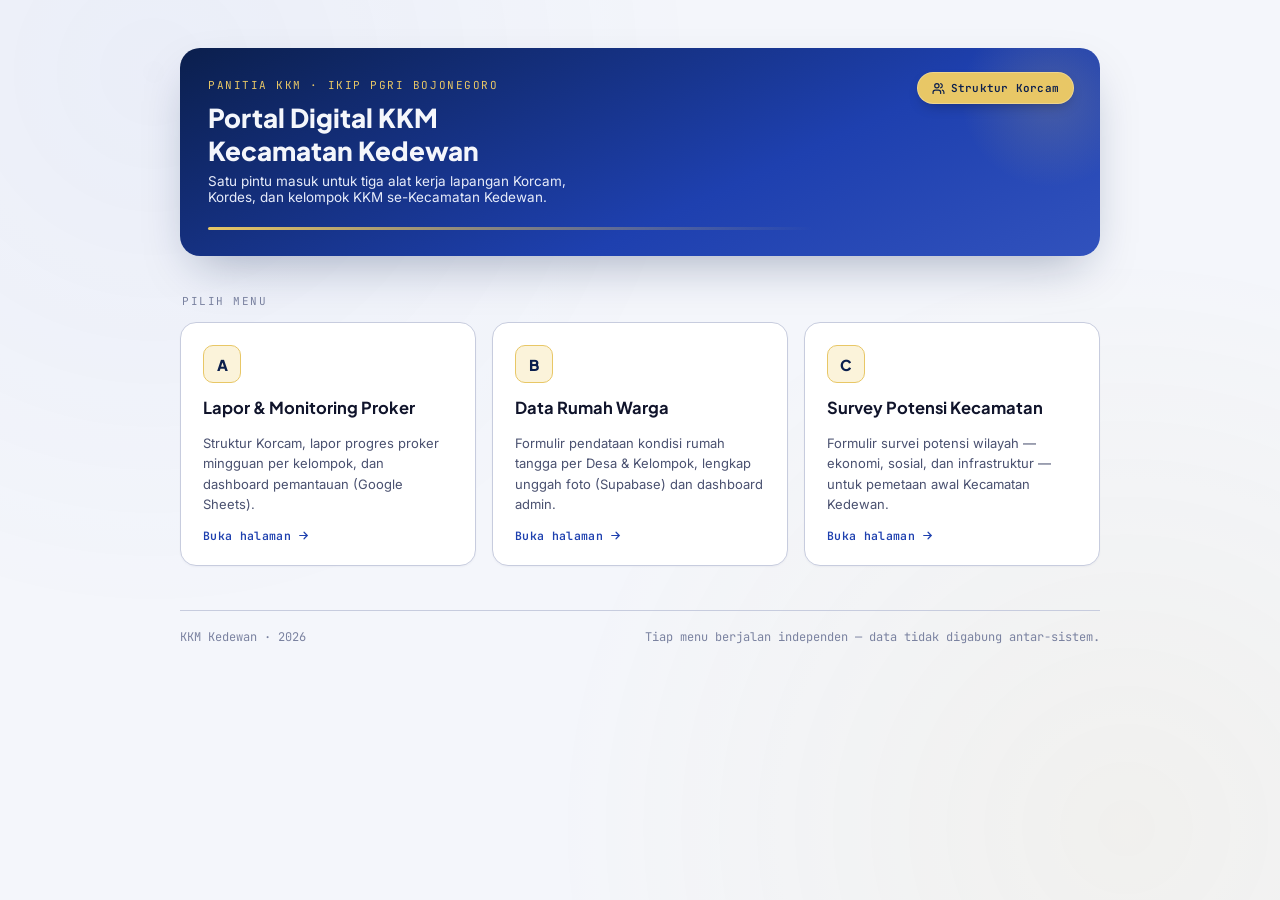
==== index.html @ 8fb4a95b "first com" ====
<!DOCTYPE html>
<html lang="id">
<head>
<meta charset="UTF-8">
<meta name="viewport" content="width=device-width, initial-scale=1.0, maximum-scale=1">
<title>Portal KKM — Kecamatan Kedewan</title>
<link rel="preconnect" href="https://fonts.googleapis.com">
<link rel="preconnect" href="https://fonts.gstatic.com" crossorigin>
<link href="https://fonts.googleapis.com/css2?family=Plus+Jakarta+Sans:wght@500;600;700;800&family=Inter:wght@400;500;600;700&family=JetBrains+Mono:wght@500;600&display=swap" rel="stylesheet">
<style>
  :root{
    --navy-900:#0B1F4D; --navy-800:#12296B; --navy-700:#1E40AF; --navy-500:#3B5BC4; --navy-100:#E7ECFA;
    --gold-600:#A6801C; --gold-500:#C9A227; --gold-300:#E8C766; --gold-100:#FBF3DA;
    --ink-900:#10142B; --ink-600:#4A5170; --ink-400:#7A82A0; --ink-200:#C7CCDE;
    --paper:#F4F6FB; --white:#fff;
    --font-display:'Plus Jakarta Sans','Inter',sans-serif;
    --font-mono:'JetBrains Mono','Inter',monospace;
  }
  *{box-sizing:border-box;}
  html{scroll-behavior:smooth;}
  body{
    margin:0; min-height:100vh; background:var(--paper); color:var(--ink-900);
    font-family:'Inter',sans-serif; -webkit-font-smoothing:antialiased;
    position:relative; overflow-x:hidden;
  }
  /* subtle topographic backdrop, echoes surveyor "peta wilayah" motif */
  .topo{ position:fixed; inset:0; z-index:0; opacity:.5; pointer-events:none;
    background-image:
      radial-gradient(circle at 12% 8%, rgba(59,91,196,.10), transparent 40%),
      radial-gradient(circle at 88% 92%, rgba(201,162,39,.12), transparent 42%);
  }
  .wrap{ position:relative; z-index:1; max-width:960px; margin:0 auto; padding:48px 20px 72px; }

  /* ===== kop / letterhead, consistent with the two other apps ===== */
  .kop{
    background:linear-gradient(155deg, var(--navy-900) 0%, var(--navy-700) 62%, var(--navy-500) 120%);
    color:var(--paper); border-radius:20px; padding:30px 28px 26px;
    box-shadow:0 20px 50px -16px rgba(11,31,77,.35); position:relative; overflow:hidden;
  }
  .kop::after{ content:""; position:absolute; right:-40px; top:-40px; width:180px; height:180px;
    border-radius:50%; background:radial-gradient(circle, rgba(232,199,102,.18), transparent 70%); }
  .kop-struktur-btn{
    position:absolute; top:24px; right:26px; z-index:2;
    display:inline-flex; align-items:center; gap:6px;
    font-family:var(--font-mono); font-size:11px; font-weight:600; letter-spacing:.02em;
    color:var(--navy-900); background:var(--gold-300); text-decoration:none;
    padding:8px 14px; border-radius:999px; border:1px solid rgba(255,255,255,.25);
    box-shadow:0 6px 14px -6px rgba(0,0,0,.35); transition:transform .15s ease, background .15s ease;
  }
  .kop-struktur-btn:hover{ background:var(--gold-100); transform:translateY(-1px); }
  .kop-struktur-btn svg{ width:13px; height:13px; }
  @media(max-width:560px){
    .kop-struktur-btn{ position:static; margin-bottom:14px; }
  }
  .kop-eyebrow{ font-family:var(--font-mono); font-size:11px; letter-spacing:.14em; text-transform:uppercase;
    color:var(--gold-300); margin:0 0 10px; }
  .kop-title{ font-family:var(--font-display); font-weight:800; font-size:26px; line-height:1.25; margin:0 0 6px; }
  .kop-sub{ font-size:13.5px; color:var(--navy-100); margin:0; max-width:44ch; }
  .kop-stripe{ height:3px; margin-top:22px; border-radius:2px;
    background:linear-gradient(90deg, var(--gold-300), transparent 70%); }

  /* ===== menu section ===== */
  .menu-label{ font-family:var(--font-mono); font-size:11px; letter-spacing:.14em; text-transform:uppercase;
    color:var(--ink-400); margin:38px 2px 14px; }

  .grid{ display:grid; grid-template-columns:1fr; gap:16px; }
  @media(min-width:720px){ .grid{ grid-template-columns:repeat(3,1fr); } }

  .card{
    display:flex; flex-direction:column; gap:14px; text-decoration:none; color:inherit;
    background:var(--white); border:1px solid var(--ink-200); border-radius:16px; padding:22px;
    box-shadow:0 1px 2px rgba(11,31,77,.04); transition:transform .16s ease, box-shadow .16s ease, border-color .16s ease;
  }
  .card:hover, .card:focus-visible{
    transform:translateY(-3px); border-color:var(--navy-500);
    box-shadow:0 16px 32px -18px rgba(11,31,77,.35);
    outline:none;
  }
  .card:focus-visible{ box-shadow:0 0 0 3px var(--gold-300), 0 16px 32px -18px rgba(11,31,77,.35); }

  .card-letter{
    width:38px; height:38px; border-radius:10px; display:flex; align-items:center; justify-content:center;
    font-family:var(--font-display); font-weight:800; font-size:15px; color:var(--navy-900);
    background:var(--gold-100); border:1px solid var(--gold-300);
  }
  .card h2{ font-family:var(--font-display); font-size:16.5px; font-weight:700; margin:0; line-height:1.35; }
  .card p{ font-size:13px; color:var(--ink-600); margin:0; line-height:1.55; flex-grow:1; }
  .card-cta{ font-family:var(--font-mono); font-size:11.5px; font-weight:600; letter-spacing:.03em;
    color:var(--navy-700); display:flex; align-items:center; gap:6px; }
  .card-cta svg{ width:13px; height:13px; transition:transform .16s ease; }
  .card:hover .card-cta svg{ transform:translateX(3px); }

  .foot{ margin-top:44px; padding-top:18px; border-top:1px solid var(--ink-200);
    font-size:12px; color:var(--ink-400); display:flex; flex-wrap:wrap; gap:8px 18px; justify-content:space-between; }
  .foot span{ font-family:var(--font-mono); }

  @media (prefers-reduced-motion: reduce){ .card{ transition:none; } .card:hover{ transform:none; } }
</style>
</head>
<body>
  <div class="topo" aria-hidden="true"></div>
  <div class="wrap">

    <header class="kop">
      <a class="kop-struktur-btn" href="struktur.html">
        <svg viewBox="0 0 24 24" fill="none" stroke="currentColor" stroke-width="2.2" stroke-linecap="round" stroke-linejoin="round"><path d="M16 21v-2a4 4 0 0 0-4-4H6a4 4 0 0 0-4 4v2"/><circle cx="9" cy="7" r="4"/><path d="M22 21v-2a4 4 0 0 0-3-3.87"/><path d="M16 3.13a4 4 0 0 1 0 7.75"/></svg>
        Struktur Korcam
      </a>
      <p class="kop-eyebrow">Panitia KKM · IKIP PGRI Bojonegoro</p>
      <h1 class="kop-title">Portal Digital KKM<br>Kecamatan Kedewan</h1>
      <p class="kop-sub">Satu pintu masuk untuk tiga alat kerja lapangan Korcam, Kordes, dan kelompok KKM se-Kecamatan Kedewan.</p>
      <div class="kop-stripe"></div>
    </header>

    <p class="menu-label">Pilih Menu</p>
    <nav class="grid">

      <a class="card" href="proker/index.html">
        <span class="card-letter">A</span>
        <h2>Lapor &amp; Monitoring Proker</h2>
        <p>Struktur Korcam, lapor progres proker mingguan per kelompok, dan dashboard pemantauan (Google Sheets).</p>
        <span class="card-cta">Buka halaman
          <svg viewBox="0 0 24 24" fill="none" stroke="currentColor" stroke-width="2.2" stroke-linecap="round"><path d="M5 12h14M13 6l6 6-6 6"/></svg>
        </span>
      </a>

      <a class="card" href="datawarga/index.html">
        <span class="card-letter">B</span>
        <h2>Data Rumah Warga</h2>
        <p>Formulir pendataan kondisi rumah tangga per Desa &amp; Kelompok, lengkap unggah foto (Supabase) dan dashboard admin.</p>
        <span class="card-cta">Buka halaman
          <svg viewBox="0 0 24 24" fill="none" stroke="currentColor" stroke-width="2.2" stroke-linecap="round"><path d="M5 12h14M13 6l6 6-6 6"/></svg>
        </span>
      </a>

      <a class="card" href="survey/index.html">
        <span class="card-letter">C</span>
        <h2>Survey Potensi Kecamatan</h2>
        <p>Formulir survei potensi wilayah — ekonomi, sosial, dan infrastruktur — untuk pemetaan awal Kecamatan Kedewan.</p>
        <span class="card-cta">Buka halaman
          <svg viewBox="0 0 24 24" fill="none" stroke="currentColor" stroke-width="2.2" stroke-linecap="round"><path d="M5 12h14M13 6l6 6-6 6"/></svg>
        </span>
      </a>

    </nav>

    <div class="foot">
      <span>KKM Kedewan · 2026</span>
      <span>Tiap menu berjalan independen — data tidak digabung antar-sistem.</span>
    </div>
  </div>
</body>
</html>
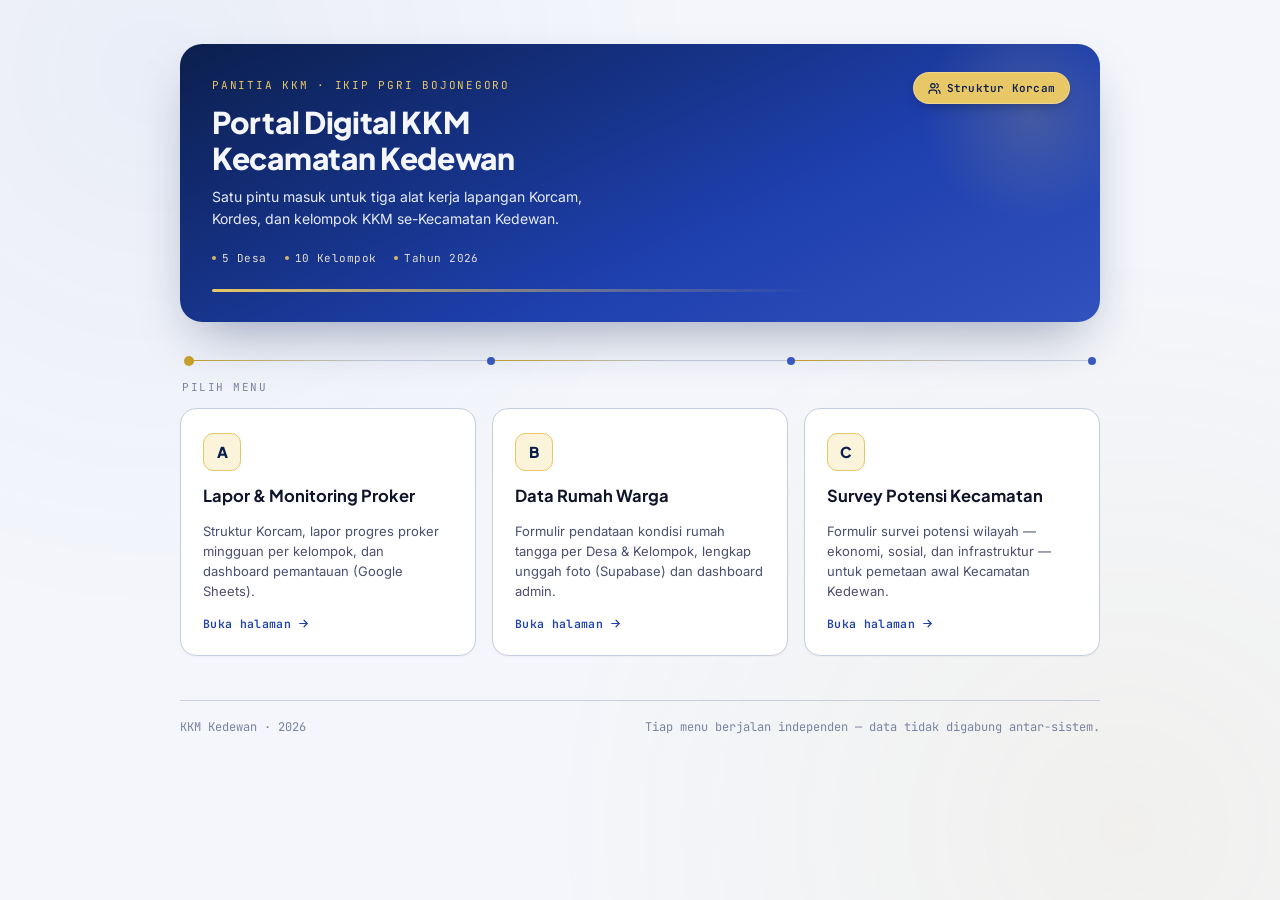
==== commit c6c31c03: "Redesign: unify header across all pages, remove hamburger/drawer & watermark, fix mobile stepper & b" ====
--- a/index.html
+++ b/index.html
@@ -23,24 +23,22 @@
     font-family:'Inter',sans-serif; -webkit-font-smoothing:antialiased;
     position:relative; overflow-x:hidden;
   }
-  /* subtle topographic backdrop, echoes surveyor "peta wilayah" motif */
   .topo{ position:fixed; inset:0; z-index:0; opacity:.5; pointer-events:none;
     background-image:
       radial-gradient(circle at 12% 8%, rgba(59,91,196,.10), transparent 40%),
       radial-gradient(circle at 88% 92%, rgba(201,162,39,.12), transparent 42%);
   }
-  .wrap{ position:relative; z-index:1; max-width:960px; margin:0 auto; padding:48px 20px 72px; }
+  .wrap{ position:relative; z-index:1; max-width:960px; margin:0 auto; padding:44px 20px 72px; }
 
-  /* ===== kop / letterhead, consistent with the two other apps ===== */
   .kop{
     background:linear-gradient(155deg, var(--navy-900) 0%, var(--navy-700) 62%, var(--navy-500) 120%);
-    color:var(--paper); border-radius:20px; padding:30px 28px 26px;
-    box-shadow:0 20px 50px -16px rgba(11,31,77,.35); position:relative; overflow:hidden;
+    color:var(--paper); border-radius:22px; padding:34px 32px 30px;
+    box-shadow:0 24px 56px -18px rgba(11,31,77,.4); position:relative; overflow:hidden;
   }
-  .kop::after{ content:""; position:absolute; right:-40px; top:-40px; width:180px; height:180px;
+  .kop::after{ content:""; position:absolute; right:-40px; top:-40px; width:220px; height:220px;
     border-radius:50%; background:radial-gradient(circle, rgba(232,199,102,.18), transparent 70%); }
   .kop-struktur-btn{
-    position:absolute; top:24px; right:26px; z-index:2;
+    position:absolute; top:28px; right:30px; z-index:2;
     display:inline-flex; align-items:center; gap:6px;
     font-family:var(--font-mono); font-size:11px; font-weight:600; letter-spacing:.02em;
     color:var(--navy-900); background:var(--gold-300); text-decoration:none;
@@ -49,33 +47,49 @@
   }
   .kop-struktur-btn:hover{ background:var(--gold-100); transform:translateY(-1px); }
   .kop-struktur-btn svg{ width:13px; height:13px; }
-  @media(max-width:560px){
-    .kop-struktur-btn{ position:static; margin-bottom:14px; }
+  @media(max-width:600px){
+    .kop-struktur-btn{ position:static; margin-bottom:16px; }
   }
-  .kop-eyebrow{ font-family:var(--font-mono); font-size:11px; letter-spacing:.14em; text-transform:uppercase;
-    color:var(--gold-300); margin:0 0 10px; }
-  .kop-title{ font-family:var(--font-display); font-weight:800; font-size:26px; line-height:1.25; margin:0 0 6px; }
-  .kop-sub{ font-size:13.5px; color:var(--navy-100); margin:0; max-width:44ch; }
-  .kop-stripe{ height:3px; margin-top:22px; border-radius:2px;
+  .kop-eyebrow{ font-family:var(--font-mono); font-size:11px; letter-spacing:.16em; text-transform:uppercase;
+    color:var(--gold-300); margin:0 0 12px; }
+  .kop-title{ font-family:var(--font-display); font-weight:800; font-size:30px; line-height:1.2; margin:0 0 10px;
+    letter-spacing:-0.01em; max-width:16ch; }
+  .kop-sub{ font-size:14px; color:var(--navy-100); margin:0; max-width:46ch; line-height:1.6; }
+  .kop-meta{ display:flex; flex-wrap:wrap; gap:8px 18px; margin-top:20px; }
+  .kop-meta span{ font-family:var(--font-mono); font-size:11px; letter-spacing:.04em; color:var(--gold-100);
+    display:inline-flex; align-items:center; gap:6px; opacity:.9; }
+  .kop-meta span::before{ content:""; width:4px; height:4px; border-radius:50%; background:var(--gold-300); }
+  .kop-stripe{ height:3px; margin-top:24px; border-radius:2px;
     background:linear-gradient(90deg, var(--gold-300), transparent 70%); }
 
-  /* ===== menu section ===== */
+  .route{ display:flex; align-items:center; justify-content:center; gap:0; margin:34px 0 6px; padding:0 4px; }
+  .route-node{ width:8px; height:8px; border-radius:50%; background:var(--navy-500); flex-shrink:0; }
+  .route-node.origin{ width:10px; height:10px; background:var(--gold-500); }
+  .route-line{ flex:1; height:1px; background:linear-gradient(90deg, var(--gold-500), var(--ink-200) 60%); }
+  .route-line:last-of-type{ background:linear-gradient(90deg, var(--ink-200), var(--ink-200)); }
+  @media(max-width:600px){ .route{ display:none; } }
+
   .menu-label{ font-family:var(--font-mono); font-size:11px; letter-spacing:.14em; text-transform:uppercase;
-    color:var(--ink-400); margin:38px 2px 14px; }
+    color:var(--ink-400); margin:14px 2px 14px; }
 
   .grid{ display:grid; grid-template-columns:1fr; gap:16px; }
   @media(min-width:720px){ .grid{ grid-template-columns:repeat(3,1fr); } }
 
   .card{
     display:flex; flex-direction:column; gap:14px; text-decoration:none; color:inherit;
-    background:var(--white); border:1px solid var(--ink-200); border-radius:16px; padding:22px;
+    background:var(--white); border:1px solid var(--ink-200); border-radius:16px; padding:24px 22px;
     box-shadow:0 1px 2px rgba(11,31,77,.04); transition:transform .16s ease, box-shadow .16s ease, border-color .16s ease;
+    position:relative; overflow:hidden;
   }
+  .card::before{ content:""; position:absolute; top:0; left:0; right:0; height:3px;
+    background:linear-gradient(90deg, var(--gold-500), var(--navy-500)); transform:scaleX(0); transform-origin:left;
+    transition:transform .2s ease; }
   .card:hover, .card:focus-visible{
     transform:translateY(-3px); border-color:var(--navy-500);
-    box-shadow:0 16px 32px -18px rgba(11,31,77,.35);
+    box-shadow:0 18px 36px -18px rgba(11,31,77,.35);
     outline:none;
   }
+  .card:hover::before, .card:focus-visible::before{ transform:scaleX(1); }
   .card:focus-visible{ box-shadow:0 0 0 3px var(--gold-300), 0 16px 32px -18px rgba(11,31,77,.35); }
 
   .card-letter{
@@ -107,10 +121,25 @@
         Struktur Korcam
       </a>
       <p class="kop-eyebrow">Panitia KKM · IKIP PGRI Bojonegoro</p>
-      <h1 class="kop-title">Portal Digital KKM<br>Kecamatan Kedewan</h1>
+      <h1 class="kop-title">Portal Digital KKM Kecamatan Kedewan</h1>
       <p class="kop-sub">Satu pintu masuk untuk tiga alat kerja lapangan Korcam, Kordes, dan kelompok KKM se-Kecamatan Kedewan.</p>
+      <div class="kop-meta">
+        <span>5 Desa</span>
+        <span>10 Kelompok</span>
+        <span>Tahun 2026</span>
+      </div>
       <div class="kop-stripe"></div>
     </header>
+
+    <div class="route" aria-hidden="true">
+      <span class="route-node origin"></span>
+      <span class="route-line"></span>
+      <span class="route-node"></span>
+      <span class="route-line"></span>
+      <span class="route-node"></span>
+      <span class="route-line"></span>
+      <span class="route-node"></span>
+    </div>
 
     <p class="menu-label">Pilih Menu</p>
     <nav class="grid">
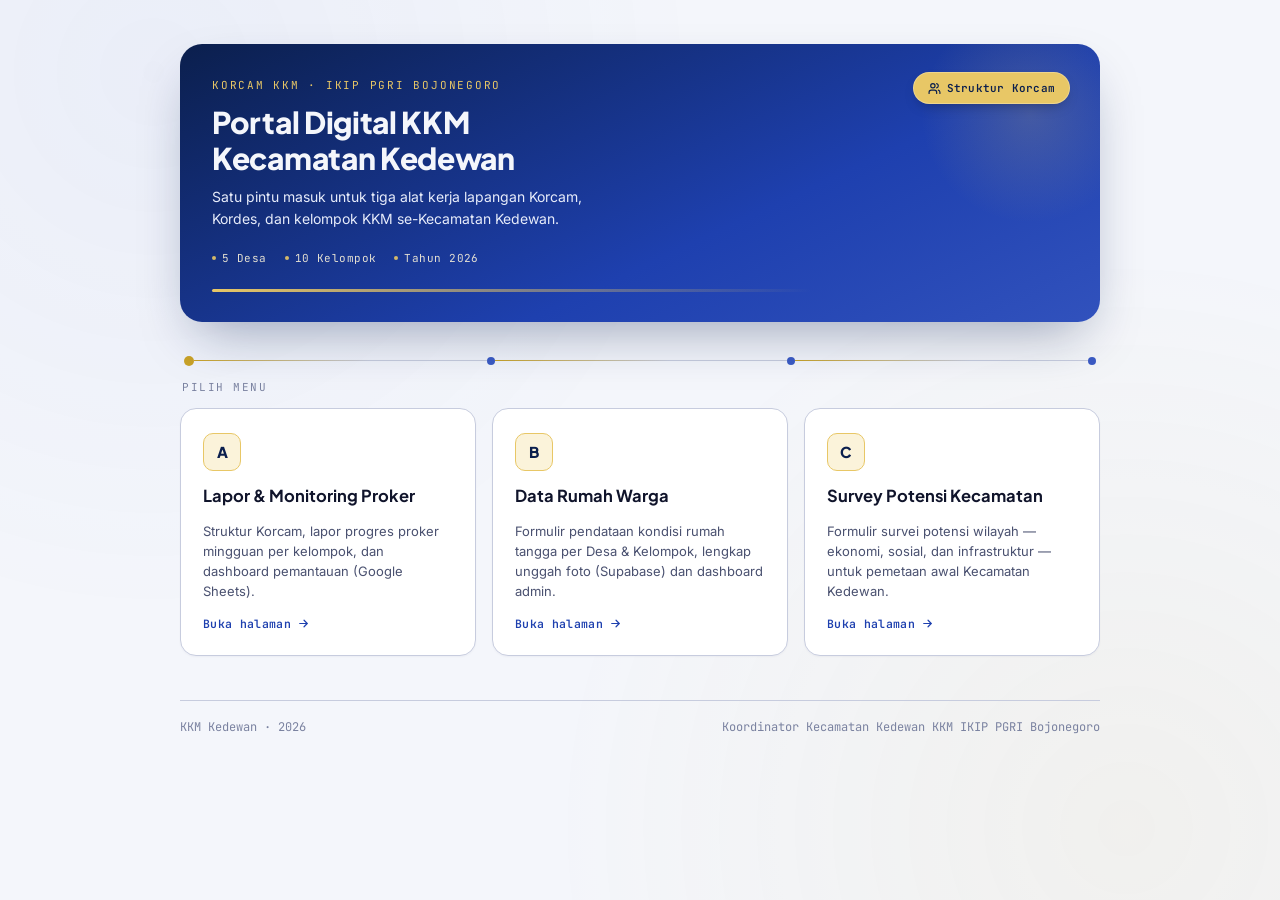
==== commit bbe36d1a: "Redesign tampilan: unify header, hapus hamburger & gambar, fix mobile" ====
--- a/index.html
+++ b/index.html
@@ -1,128 +1,399 @@
 <!DOCTYPE html>
 <html lang="id">
+
 <head>
-<meta charset="UTF-8">
-<meta name="viewport" content="width=device-width, initial-scale=1.0, maximum-scale=1">
-<title>Portal KKM — Kecamatan Kedewan</title>
-<link rel="preconnect" href="https://fonts.googleapis.com">
-<link rel="preconnect" href="https://fonts.gstatic.com" crossorigin>
-<link href="https://fonts.googleapis.com/css2?family=Plus+Jakarta+Sans:wght@500;600;700;800&family=Inter:wght@400;500;600;700&family=JetBrains+Mono:wght@500;600&display=swap" rel="stylesheet">
-<style>
-  :root{
-    --navy-900:#0B1F4D; --navy-800:#12296B; --navy-700:#1E40AF; --navy-500:#3B5BC4; --navy-100:#E7ECFA;
-    --gold-600:#A6801C; --gold-500:#C9A227; --gold-300:#E8C766; --gold-100:#FBF3DA;
-    --ink-900:#10142B; --ink-600:#4A5170; --ink-400:#7A82A0; --ink-200:#C7CCDE;
-    --paper:#F4F6FB; --white:#fff;
-    --font-display:'Plus Jakarta Sans','Inter',sans-serif;
-    --font-mono:'JetBrains Mono','Inter',monospace;
-  }
-  *{box-sizing:border-box;}
-  html{scroll-behavior:smooth;}
-  body{
-    margin:0; min-height:100vh; background:var(--paper); color:var(--ink-900);
-    font-family:'Inter',sans-serif; -webkit-font-smoothing:antialiased;
-    position:relative; overflow-x:hidden;
-  }
-  .topo{ position:fixed; inset:0; z-index:0; opacity:.5; pointer-events:none;
-    background-image:
-      radial-gradient(circle at 12% 8%, rgba(59,91,196,.10), transparent 40%),
-      radial-gradient(circle at 88% 92%, rgba(201,162,39,.12), transparent 42%);
-  }
-  .wrap{ position:relative; z-index:1; max-width:960px; margin:0 auto; padding:44px 20px 72px; }
-
-  .kop{
-    background:linear-gradient(155deg, var(--navy-900) 0%, var(--navy-700) 62%, var(--navy-500) 120%);
-    color:var(--paper); border-radius:22px; padding:34px 32px 30px;
-    box-shadow:0 24px 56px -18px rgba(11,31,77,.4); position:relative; overflow:hidden;
-  }
-  .kop::after{ content:""; position:absolute; right:-40px; top:-40px; width:220px; height:220px;
-    border-radius:50%; background:radial-gradient(circle, rgba(232,199,102,.18), transparent 70%); }
-  .kop-struktur-btn{
-    position:absolute; top:28px; right:30px; z-index:2;
-    display:inline-flex; align-items:center; gap:6px;
-    font-family:var(--font-mono); font-size:11px; font-weight:600; letter-spacing:.02em;
-    color:var(--navy-900); background:var(--gold-300); text-decoration:none;
-    padding:8px 14px; border-radius:999px; border:1px solid rgba(255,255,255,.25);
-    box-shadow:0 6px 14px -6px rgba(0,0,0,.35); transition:transform .15s ease, background .15s ease;
-  }
-  .kop-struktur-btn:hover{ background:var(--gold-100); transform:translateY(-1px); }
-  .kop-struktur-btn svg{ width:13px; height:13px; }
-  @media(max-width:600px){
-    .kop-struktur-btn{ position:static; margin-bottom:16px; }
-  }
-  .kop-eyebrow{ font-family:var(--font-mono); font-size:11px; letter-spacing:.16em; text-transform:uppercase;
-    color:var(--gold-300); margin:0 0 12px; }
-  .kop-title{ font-family:var(--font-display); font-weight:800; font-size:30px; line-height:1.2; margin:0 0 10px;
-    letter-spacing:-0.01em; max-width:16ch; }
-  .kop-sub{ font-size:14px; color:var(--navy-100); margin:0; max-width:46ch; line-height:1.6; }
-  .kop-meta{ display:flex; flex-wrap:wrap; gap:8px 18px; margin-top:20px; }
-  .kop-meta span{ font-family:var(--font-mono); font-size:11px; letter-spacing:.04em; color:var(--gold-100);
-    display:inline-flex; align-items:center; gap:6px; opacity:.9; }
-  .kop-meta span::before{ content:""; width:4px; height:4px; border-radius:50%; background:var(--gold-300); }
-  .kop-stripe{ height:3px; margin-top:24px; border-radius:2px;
-    background:linear-gradient(90deg, var(--gold-300), transparent 70%); }
-
-  .route{ display:flex; align-items:center; justify-content:center; gap:0; margin:34px 0 6px; padding:0 4px; }
-  .route-node{ width:8px; height:8px; border-radius:50%; background:var(--navy-500); flex-shrink:0; }
-  .route-node.origin{ width:10px; height:10px; background:var(--gold-500); }
-  .route-line{ flex:1; height:1px; background:linear-gradient(90deg, var(--gold-500), var(--ink-200) 60%); }
-  .route-line:last-of-type{ background:linear-gradient(90deg, var(--ink-200), var(--ink-200)); }
-  @media(max-width:600px){ .route{ display:none; } }
-
-  .menu-label{ font-family:var(--font-mono); font-size:11px; letter-spacing:.14em; text-transform:uppercase;
-    color:var(--ink-400); margin:14px 2px 14px; }
-
-  .grid{ display:grid; grid-template-columns:1fr; gap:16px; }
-  @media(min-width:720px){ .grid{ grid-template-columns:repeat(3,1fr); } }
-
-  .card{
-    display:flex; flex-direction:column; gap:14px; text-decoration:none; color:inherit;
-    background:var(--white); border:1px solid var(--ink-200); border-radius:16px; padding:24px 22px;
-    box-shadow:0 1px 2px rgba(11,31,77,.04); transition:transform .16s ease, box-shadow .16s ease, border-color .16s ease;
-    position:relative; overflow:hidden;
-  }
-  .card::before{ content:""; position:absolute; top:0; left:0; right:0; height:3px;
-    background:linear-gradient(90deg, var(--gold-500), var(--navy-500)); transform:scaleX(0); transform-origin:left;
-    transition:transform .2s ease; }
-  .card:hover, .card:focus-visible{
-    transform:translateY(-3px); border-color:var(--navy-500);
-    box-shadow:0 18px 36px -18px rgba(11,31,77,.35);
-    outline:none;
-  }
-  .card:hover::before, .card:focus-visible::before{ transform:scaleX(1); }
-  .card:focus-visible{ box-shadow:0 0 0 3px var(--gold-300), 0 16px 32px -18px rgba(11,31,77,.35); }
-
-  .card-letter{
-    width:38px; height:38px; border-radius:10px; display:flex; align-items:center; justify-content:center;
-    font-family:var(--font-display); font-weight:800; font-size:15px; color:var(--navy-900);
-    background:var(--gold-100); border:1px solid var(--gold-300);
-  }
-  .card h2{ font-family:var(--font-display); font-size:16.5px; font-weight:700; margin:0; line-height:1.35; }
-  .card p{ font-size:13px; color:var(--ink-600); margin:0; line-height:1.55; flex-grow:1; }
-  .card-cta{ font-family:var(--font-mono); font-size:11.5px; font-weight:600; letter-spacing:.03em;
-    color:var(--navy-700); display:flex; align-items:center; gap:6px; }
-  .card-cta svg{ width:13px; height:13px; transition:transform .16s ease; }
-  .card:hover .card-cta svg{ transform:translateX(3px); }
-
-  .foot{ margin-top:44px; padding-top:18px; border-top:1px solid var(--ink-200);
-    font-size:12px; color:var(--ink-400); display:flex; flex-wrap:wrap; gap:8px 18px; justify-content:space-between; }
-  .foot span{ font-family:var(--font-mono); }
-
-  @media (prefers-reduced-motion: reduce){ .card{ transition:none; } .card:hover{ transform:none; } }
-</style>
+  <meta charset="UTF-8">
+  <meta name="viewport" content="width=device-width, initial-scale=1.0, maximum-scale=1">
+  <title>Portal KKM — Kecamatan Kedewan</title>
+  <link rel="preconnect" href="https://fonts.googleapis.com">
+  <link rel="preconnect" href="https://fonts.gstatic.com" crossorigin>
+  <link
+    href="https://fonts.googleapis.com/css2?family=Plus+Jakarta+Sans:wght@500;600;700;800&family=Inter:wght@400;500;600;700&family=JetBrains+Mono:wght@500;600&display=swap"
+    rel="stylesheet">
+  <style>
+    :root {
+      --navy-900: #0B1F4D;
+      --navy-800: #12296B;
+      --navy-700: #1E40AF;
+      --navy-500: #3B5BC4;
+      --navy-100: #E7ECFA;
+      --gold-600: #A6801C;
+      --gold-500: #C9A227;
+      --gold-300: #E8C766;
+      --gold-100: #FBF3DA;
+      --ink-900: #10142B;
+      --ink-600: #4A5170;
+      --ink-400: #7A82A0;
+      --ink-200: #C7CCDE;
+      --paper: #F4F6FB;
+      --white: #fff;
+      --font-display: 'Plus Jakarta Sans', 'Inter', sans-serif;
+      --font-mono: 'JetBrains Mono', 'Inter', monospace;
+    }
+
+    * {
+      box-sizing: border-box;
+    }
+
+    html {
+      scroll-behavior: smooth;
+    }
+
+    body {
+      margin: 0;
+      min-height: 100vh;
+      background: var(--paper);
+      color: var(--ink-900);
+      font-family: 'Inter', sans-serif;
+      -webkit-font-smoothing: antialiased;
+      position: relative;
+      overflow-x: hidden;
+    }
+
+    .topo {
+      position: fixed;
+      inset: 0;
+      z-index: 0;
+      opacity: .5;
+      pointer-events: none;
+      background-image:
+        radial-gradient(circle at 12% 8%, rgba(59, 91, 196, .10), transparent 40%),
+        radial-gradient(circle at 88% 92%, rgba(201, 162, 39, .12), transparent 42%);
+    }
+
+    .wrap {
+      position: relative;
+      z-index: 1;
+      max-width: 960px;
+      margin: 0 auto;
+      padding: 44px 20px 72px;
+    }
+
+    .kop {
+      background: linear-gradient(155deg, var(--navy-900) 0%, var(--navy-700) 62%, var(--navy-500) 120%);
+      color: var(--paper);
+      border-radius: 22px;
+      padding: 34px 32px 30px;
+      box-shadow: 0 24px 56px -18px rgba(11, 31, 77, .4);
+      position: relative;
+      overflow: hidden;
+    }
+
+    .kop::after {
+      content: "";
+      position: absolute;
+      right: -40px;
+      top: -40px;
+      width: 220px;
+      height: 220px;
+      border-radius: 50%;
+      background: radial-gradient(circle, rgba(232, 199, 102, .18), transparent 70%);
+    }
+
+    .kop-struktur-btn {
+      position: absolute;
+      top: 28px;
+      right: 30px;
+      z-index: 2;
+      display: inline-flex;
+      align-items: center;
+      gap: 6px;
+      font-family: var(--font-mono);
+      font-size: 11px;
+      font-weight: 600;
+      letter-spacing: .02em;
+      color: var(--navy-900);
+      background: var(--gold-300);
+      text-decoration: none;
+      padding: 8px 14px;
+      border-radius: 999px;
+      border: 1px solid rgba(255, 255, 255, .25);
+      box-shadow: 0 6px 14px -6px rgba(0, 0, 0, .35);
+      transition: transform .15s ease, background .15s ease;
+    }
+
+    .kop-struktur-btn:hover {
+      background: var(--gold-100);
+      transform: translateY(-1px);
+    }
+
+    .kop-struktur-btn svg {
+      width: 13px;
+      height: 13px;
+    }
+
+    @media(max-width:600px) {
+      .kop-struktur-btn {
+        position: static;
+        margin-bottom: 16px;
+      }
+    }
+
+    .kop-eyebrow {
+      font-family: var(--font-mono);
+      font-size: 11px;
+      letter-spacing: .16em;
+      text-transform: uppercase;
+      color: var(--gold-300);
+      margin: 0 0 12px;
+    }
+
+    .kop-title {
+      font-family: var(--font-display);
+      font-weight: 800;
+      font-size: 30px;
+      line-height: 1.2;
+      margin: 0 0 10px;
+      letter-spacing: -0.01em;
+      max-width: 16ch;
+    }
+
+    .kop-sub {
+      font-size: 14px;
+      color: var(--navy-100);
+      margin: 0;
+      max-width: 46ch;
+      line-height: 1.6;
+    }
+
+    .kop-meta {
+      display: flex;
+      flex-wrap: wrap;
+      gap: 8px 18px;
+      margin-top: 20px;
+    }
+
+    .kop-meta span {
+      font-family: var(--font-mono);
+      font-size: 11px;
+      letter-spacing: .04em;
+      color: var(--gold-100);
+      display: inline-flex;
+      align-items: center;
+      gap: 6px;
+      opacity: .9;
+    }
+
+    .kop-meta span::before {
+      content: "";
+      width: 4px;
+      height: 4px;
+      border-radius: 50%;
+      background: var(--gold-300);
+    }
+
+    .kop-stripe {
+      height: 3px;
+      margin-top: 24px;
+      border-radius: 2px;
+      background: linear-gradient(90deg, var(--gold-300), transparent 70%);
+    }
+
+    .route {
+      display: flex;
+      align-items: center;
+      justify-content: center;
+      gap: 0;
+      margin: 34px 0 6px;
+      padding: 0 4px;
+    }
+
+    .route-node {
+      width: 8px;
+      height: 8px;
+      border-radius: 50%;
+      background: var(--navy-500);
+      flex-shrink: 0;
+    }
+
+    .route-node.origin {
+      width: 10px;
+      height: 10px;
+      background: var(--gold-500);
+    }
+
+    .route-line {
+      flex: 1;
+      height: 1px;
+      background: linear-gradient(90deg, var(--gold-500), var(--ink-200) 60%);
+    }
+
+    .route-line:last-of-type {
+      background: linear-gradient(90deg, var(--ink-200), var(--ink-200));
+    }
+
+    @media(max-width:600px) {
+      .route {
+        display: none;
+      }
+    }
+
+    .menu-label {
+      font-family: var(--font-mono);
+      font-size: 11px;
+      letter-spacing: .14em;
+      text-transform: uppercase;
+      color: var(--ink-400);
+      margin: 14px 2px 14px;
+    }
+
+    .grid {
+      display: grid;
+      grid-template-columns: 1fr;
+      gap: 16px;
+    }
+
+    @media(min-width:720px) {
+      .grid {
+        grid-template-columns: repeat(3, 1fr);
+      }
+    }
+
+    .card {
+      display: flex;
+      flex-direction: column;
+      gap: 14px;
+      text-decoration: none;
+      color: inherit;
+      background: var(--white);
+      border: 1px solid var(--ink-200);
+      border-radius: 16px;
+      padding: 24px 22px;
+      box-shadow: 0 1px 2px rgba(11, 31, 77, .04);
+      transition: transform .16s ease, box-shadow .16s ease, border-color .16s ease;
+      position: relative;
+      overflow: hidden;
+    }
+
+    .card::before {
+      content: "";
+      position: absolute;
+      top: 0;
+      left: 0;
+      right: 0;
+      height: 3px;
+      background: linear-gradient(90deg, var(--gold-500), var(--navy-500));
+      transform: scaleX(0);
+      transform-origin: left;
+      transition: transform .2s ease;
+    }
+
+    .card:hover,
+    .card:focus-visible {
+      transform: translateY(-3px);
+      border-color: var(--navy-500);
+      box-shadow: 0 18px 36px -18px rgba(11, 31, 77, .35);
+      outline: none;
+    }
+
+    .card:hover::before,
+    .card:focus-visible::before {
+      transform: scaleX(1);
+    }
+
+    .card:focus-visible {
+      box-shadow: 0 0 0 3px var(--gold-300), 0 16px 32px -18px rgba(11, 31, 77, .35);
+    }
+
+    .card-letter {
+      width: 38px;
+      height: 38px;
+      border-radius: 10px;
+      display: flex;
+      align-items: center;
+      justify-content: center;
+      font-family: var(--font-display);
+      font-weight: 800;
+      font-size: 15px;
+      color: var(--navy-900);
+      background: var(--gold-100);
+      border: 1px solid var(--gold-300);
+    }
+
+    .card h2 {
+      font-family: var(--font-display);
+      font-size: 16.5px;
+      font-weight: 700;
+      margin: 0;
+      line-height: 1.35;
+    }
+
+    .card p {
+      font-size: 13px;
+      color: var(--ink-600);
+      margin: 0;
+      line-height: 1.55;
+      flex-grow: 1;
+    }
+
+    .card-cta {
+      font-family: var(--font-mono);
+      font-size: 11.5px;
+      font-weight: 600;
+      letter-spacing: .03em;
+      color: var(--navy-700);
+      display: flex;
+      align-items: center;
+      gap: 6px;
+    }
+
+    .card-cta svg {
+      width: 13px;
+      height: 13px;
+      transition: transform .16s ease;
+    }
+
+    .card:hover .card-cta svg {
+      transform: translateX(3px);
+    }
+
+    .foot {
+      margin-top: 44px;
+      padding-top: 18px;
+      border-top: 1px solid var(--ink-200);
+      font-size: 12px;
+      color: var(--ink-400);
+      display: flex;
+      flex-wrap: wrap;
+      gap: 8px 18px;
+      justify-content: space-between;
+    }
+
+    .foot span {
+      font-family: var(--font-mono);
+    }
+
+    @media (prefers-reduced-motion: reduce) {
+      .card {
+        transition: none;
+      }
+
+      .card:hover {
+        transform: none;
+      }
+    }
+  </style>
 </head>
+
 <body>
   <div class="topo" aria-hidden="true"></div>
   <div class="wrap">
 
     <header class="kop">
       <a class="kop-struktur-btn" href="struktur.html">
-        <svg viewBox="0 0 24 24" fill="none" stroke="currentColor" stroke-width="2.2" stroke-linecap="round" stroke-linejoin="round"><path d="M16 21v-2a4 4 0 0 0-4-4H6a4 4 0 0 0-4 4v2"/><circle cx="9" cy="7" r="4"/><path d="M22 21v-2a4 4 0 0 0-3-3.87"/><path d="M16 3.13a4 4 0 0 1 0 7.75"/></svg>
+        <svg viewBox="0 0 24 24" fill="none" stroke="currentColor" stroke-width="2.2" stroke-linecap="round"
+          stroke-linejoin="round">
+          <path d="M16 21v-2a4 4 0 0 0-4-4H6a4 4 0 0 0-4 4v2" />
+          <circle cx="9" cy="7" r="4" />
+          <path d="M22 21v-2a4 4 0 0 0-3-3.87" />
+          <path d="M16 3.13a4 4 0 0 1 0 7.75" />
+        </svg>
         Struktur Korcam
       </a>
-      <p class="kop-eyebrow">Panitia KKM · IKIP PGRI Bojonegoro</p>
+      <p class="kop-eyebrow">KORCAM KKM · IKIP PGRI Bojonegoro</p>
       <h1 class="kop-title">Portal Digital KKM Kecamatan Kedewan</h1>
-      <p class="kop-sub">Satu pintu masuk untuk tiga alat kerja lapangan Korcam, Kordes, dan kelompok KKM se-Kecamatan Kedewan.</p>
+      <p class="kop-sub">Satu pintu masuk untuk tiga alat kerja lapangan Korcam, Kordes, dan kelompok KKM se-Kecamatan
+        Kedewan.</p>
       <div class="kop-meta">
         <span>5 Desa</span>
         <span>10 Kelompok</span>
@@ -149,25 +420,33 @@
         <h2>Lapor &amp; Monitoring Proker</h2>
         <p>Struktur Korcam, lapor progres proker mingguan per kelompok, dan dashboard pemantauan (Google Sheets).</p>
         <span class="card-cta">Buka halaman
-          <svg viewBox="0 0 24 24" fill="none" stroke="currentColor" stroke-width="2.2" stroke-linecap="round"><path d="M5 12h14M13 6l6 6-6 6"/></svg>
+          <svg viewBox="0 0 24 24" fill="none" stroke="currentColor" stroke-width="2.2" stroke-linecap="round">
+            <path d="M5 12h14M13 6l6 6-6 6" />
+          </svg>
         </span>
       </a>
 
       <a class="card" href="datawarga/index.html">
         <span class="card-letter">B</span>
         <h2>Data Rumah Warga</h2>
-        <p>Formulir pendataan kondisi rumah tangga per Desa &amp; Kelompok, lengkap unggah foto (Supabase) dan dashboard admin.</p>
+        <p>Formulir pendataan kondisi rumah tangga per Desa &amp; Kelompok, lengkap unggah foto (Supabase) dan dashboard
+          admin.</p>
         <span class="card-cta">Buka halaman
-          <svg viewBox="0 0 24 24" fill="none" stroke="currentColor" stroke-width="2.2" stroke-linecap="round"><path d="M5 12h14M13 6l6 6-6 6"/></svg>
+          <svg viewBox="0 0 24 24" fill="none" stroke="currentColor" stroke-width="2.2" stroke-linecap="round">
+            <path d="M5 12h14M13 6l6 6-6 6" />
+          </svg>
         </span>
       </a>
 
       <a class="card" href="survey/index.html">
         <span class="card-letter">C</span>
         <h2>Survey Potensi Kecamatan</h2>
-        <p>Formulir survei potensi wilayah — ekonomi, sosial, dan infrastruktur — untuk pemetaan awal Kecamatan Kedewan.</p>
+        <p>Formulir survei potensi wilayah — ekonomi, sosial, dan infrastruktur — untuk pemetaan awal Kecamatan Kedewan.
+        </p>
         <span class="card-cta">Buka halaman
-          <svg viewBox="0 0 24 24" fill="none" stroke="currentColor" stroke-width="2.2" stroke-linecap="round"><path d="M5 12h14M13 6l6 6-6 6"/></svg>
+          <svg viewBox="0 0 24 24" fill="none" stroke="currentColor" stroke-width="2.2" stroke-linecap="round">
+            <path d="M5 12h14M13 6l6 6-6 6" />
+          </svg>
         </span>
       </a>
 
@@ -175,8 +454,9 @@
 
     <div class="foot">
       <span>KKM Kedewan · 2026</span>
-      <span>Tiap menu berjalan independen — data tidak digabung antar-sistem.</span>
+      <span>Koordinator Kecamatan Kedewan KKM IKIP PGRI Bojonegoro</span>
     </div>
   </div>
 </body>
-</html>
+
+</html>
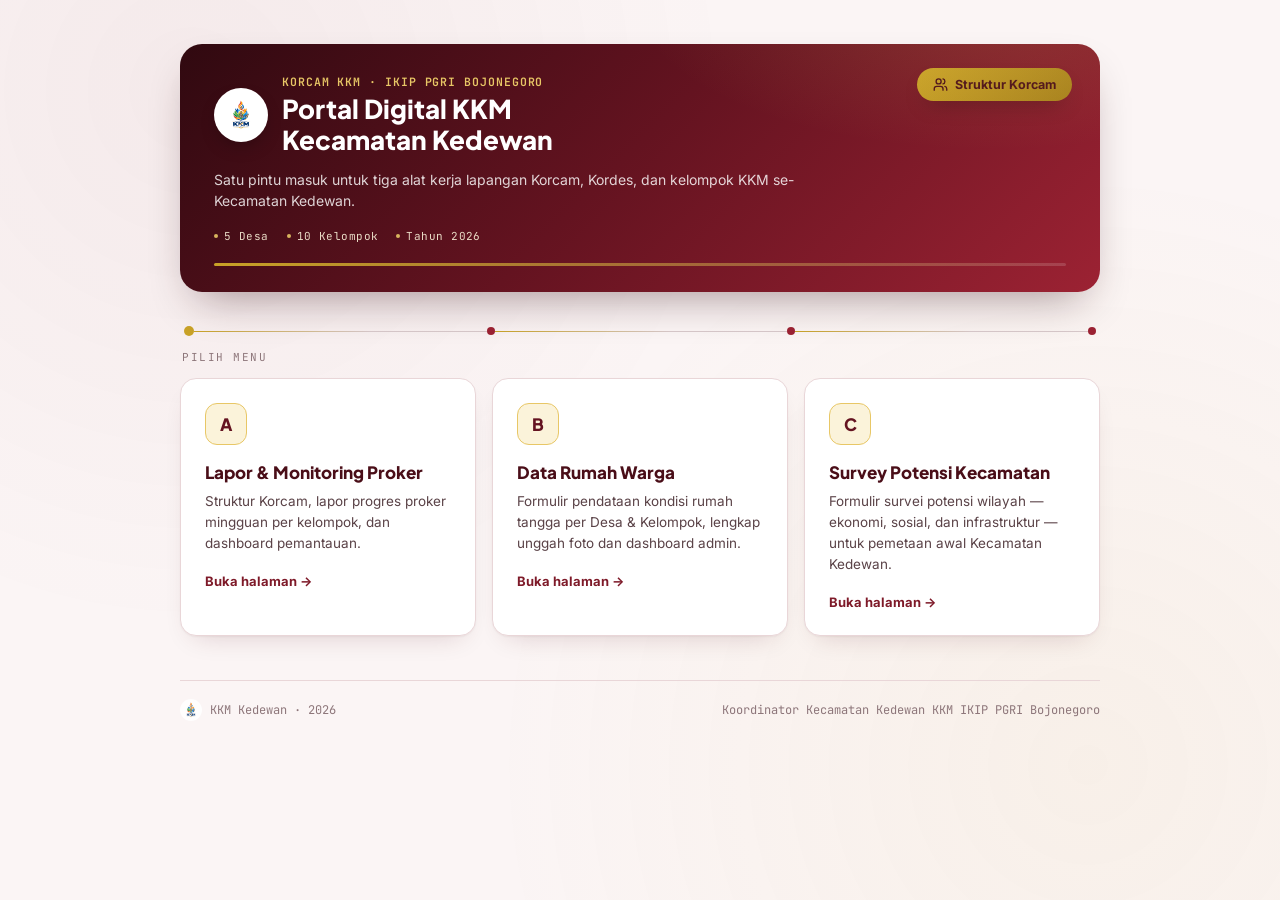
==== commit f073b1d3: "Redesign total: unifikasi design system maroon, perbaikan bug tampilan" ====
--- a/index.html
+++ b/index.html
@@ -7,376 +7,50 @@
   <title>Portal KKM — Kecamatan Kedewan</title>
   <link rel="preconnect" href="https://fonts.googleapis.com">
   <link rel="preconnect" href="https://fonts.gstatic.com" crossorigin>
-  <link
-    href="https://fonts.googleapis.com/css2?family=Plus+Jakarta+Sans:wght@500;600;700;800&family=Inter:wght@400;500;600;700&family=JetBrains+Mono:wght@500;600&display=swap"
-    rel="stylesheet">
+  <link rel="stylesheet" href="shared/css/design-system.css">
   <style>
-    :root {
-      --navy-900: #0B1F4D;
-      --navy-800: #12296B;
-      --navy-700: #1E40AF;
-      --navy-500: #3B5BC4;
-      --navy-100: #E7ECFA;
-      --gold-600: #A6801C;
-      --gold-500: #C9A227;
-      --gold-300: #E8C766;
-      --gold-100: #FBF3DA;
-      --ink-900: #10142B;
-      --ink-600: #4A5170;
-      --ink-400: #7A82A0;
-      --ink-200: #C7CCDE;
-      --paper: #F4F6FB;
-      --white: #fff;
-      --font-display: 'Plus Jakarta Sans', 'Inter', sans-serif;
-      --font-mono: 'JetBrains Mono', 'Inter', monospace;
+    /* ---- Hanya elemen yang benar-benar spesifik halaman ini ---- */
+
+    .wrap { position: relative; z-index: 1; max-width: 960px; margin: 0 auto; padding: 44px 20px 72px; }
+
+    .kop-brand { display: flex; align-items: center; gap: 14px; margin-bottom: 14px; }
+    .kop-brand img {
+      width: 54px; height: 54px; border-radius: 50%; background: #fff; padding: 6px;
+      box-shadow: 0 8px 20px -8px rgba(0,0,0,.4); object-fit: contain; flex-shrink: 0;
     }
+    .kop-title { max-width: 18ch; }
+    .kop-meta { display: flex; flex-wrap: wrap; gap: 8px 18px; margin-top: 18px; }
+    .kop-meta span {
+      font-family: var(--font-mono); font-size: 11px; letter-spacing: .04em; color: var(--gold-100);
+      display: inline-flex; align-items: center; gap: 6px; opacity: .9;
+    }
+    .kop-meta span::before { content: ""; width: 4px; height: 4px; border-radius: 50%; background: var(--gold-300); }
 
-    * {
-      box-sizing: border-box;
-    }
-
-    html {
-      scroll-behavior: smooth;
-    }
-
-    body {
-      margin: 0;
-      min-height: 100vh;
-      background: var(--paper);
-      color: var(--ink-900);
-      font-family: 'Inter', sans-serif;
-      -webkit-font-smoothing: antialiased;
-      position: relative;
-      overflow-x: hidden;
-    }
-
-    .topo {
-      position: fixed;
-      inset: 0;
-      z-index: 0;
-      opacity: .5;
-      pointer-events: none;
-      background-image:
-        radial-gradient(circle at 12% 8%, rgba(59, 91, 196, .10), transparent 40%),
-        radial-gradient(circle at 88% 92%, rgba(201, 162, 39, .12), transparent 42%);
-    }
-
-    .wrap {
-      position: relative;
-      z-index: 1;
-      max-width: 960px;
-      margin: 0 auto;
-      padding: 44px 20px 72px;
-    }
-
-    .kop {
-      background: linear-gradient(155deg, var(--navy-900) 0%, var(--navy-700) 62%, var(--navy-500) 120%);
-      color: var(--paper);
-      border-radius: 22px;
-      padding: 34px 32px 30px;
-      box-shadow: 0 24px 56px -18px rgba(11, 31, 77, .4);
-      position: relative;
-      overflow: hidden;
-    }
-
-    .kop::after {
-      content: "";
-      position: absolute;
-      right: -40px;
-      top: -40px;
-      width: 220px;
-      height: 220px;
-      border-radius: 50%;
-      background: radial-gradient(circle, rgba(232, 199, 102, .18), transparent 70%);
-    }
-
-    .kop-struktur-btn {
-      position: absolute;
-      top: 28px;
-      right: 30px;
-      z-index: 2;
-      display: inline-flex;
-      align-items: center;
-      gap: 6px;
-      font-family: var(--font-mono);
-      font-size: 11px;
-      font-weight: 600;
-      letter-spacing: .02em;
-      color: var(--navy-900);
-      background: var(--gold-300);
-      text-decoration: none;
-      padding: 8px 14px;
-      border-radius: 999px;
-      border: 1px solid rgba(255, 255, 255, .25);
-      box-shadow: 0 6px 14px -6px rgba(0, 0, 0, .35);
-      transition: transform .15s ease, background .15s ease;
-    }
-
-    .kop-struktur-btn:hover {
-      background: var(--gold-100);
-      transform: translateY(-1px);
-    }
-
-    .kop-struktur-btn svg {
-      width: 13px;
-      height: 13px;
-    }
-
-    @media(max-width:600px) {
-      .kop-struktur-btn {
-        position: static;
-        margin-bottom: 16px;
-      }
-    }
-
-    .kop-eyebrow {
-      font-family: var(--font-mono);
-      font-size: 11px;
-      letter-spacing: .16em;
-      text-transform: uppercase;
-      color: var(--gold-300);
-      margin: 0 0 12px;
-    }
-
-    .kop-title {
-      font-family: var(--font-display);
-      font-weight: 800;
-      font-size: 30px;
-      line-height: 1.2;
-      margin: 0 0 10px;
-      letter-spacing: -0.01em;
-      max-width: 16ch;
-    }
-
-    .kop-sub {
-      font-size: 14px;
-      color: var(--navy-100);
-      margin: 0;
-      max-width: 46ch;
-      line-height: 1.6;
-    }
-
-    .kop-meta {
-      display: flex;
-      flex-wrap: wrap;
-      gap: 8px 18px;
-      margin-top: 20px;
-    }
-
-    .kop-meta span {
-      font-family: var(--font-mono);
-      font-size: 11px;
-      letter-spacing: .04em;
-      color: var(--gold-100);
-      display: inline-flex;
-      align-items: center;
-      gap: 6px;
-      opacity: .9;
-    }
-
-    .kop-meta span::before {
-      content: "";
-      width: 4px;
-      height: 4px;
-      border-radius: 50%;
-      background: var(--gold-300);
-    }
-
-    .kop-stripe {
-      height: 3px;
-      margin-top: 24px;
-      border-radius: 2px;
-      background: linear-gradient(90deg, var(--gold-300), transparent 70%);
-    }
-
-    .route {
-      display: flex;
-      align-items: center;
-      justify-content: center;
-      gap: 0;
-      margin: 34px 0 6px;
-      padding: 0 4px;
-    }
-
-    .route-node {
-      width: 8px;
-      height: 8px;
-      border-radius: 50%;
-      background: var(--navy-500);
-      flex-shrink: 0;
-    }
-
-    .route-node.origin {
-      width: 10px;
-      height: 10px;
-      background: var(--gold-500);
-    }
-
-    .route-line {
-      flex: 1;
-      height: 1px;
-      background: linear-gradient(90deg, var(--gold-500), var(--ink-200) 60%);
-    }
-
-    .route-line:last-of-type {
-      background: linear-gradient(90deg, var(--ink-200), var(--ink-200));
-    }
-
-    @media(max-width:600px) {
-      .route {
-        display: none;
-      }
-    }
+    .route { display: flex; align-items: center; gap: 0; margin: 34px 0 6px; padding: 0 4px; }
+    .route-node { width: 8px; height: 8px; border-radius: 50%; background: var(--maroon-600); flex-shrink: 0; }
+    .route-node.origin { width: 10px; height: 10px; background: var(--gold-500); }
+    .route-line { flex: 1; height: 1px; background: linear-gradient(90deg, var(--gold-500), var(--ink-200) 60%); }
+    .route-line:last-of-type { background: linear-gradient(90deg, var(--ink-200), var(--ink-200)); }
+    @media (max-width: 600px) { .route { display: none; } }
 
     .menu-label {
-      font-family: var(--font-mono);
-      font-size: 11px;
-      letter-spacing: .14em;
-      text-transform: uppercase;
-      color: var(--ink-400);
-      margin: 14px 2px 14px;
-    }
-
-    .grid {
-      display: grid;
-      grid-template-columns: 1fr;
-      gap: 16px;
-    }
-
-    @media(min-width:720px) {
-      .grid {
-        grid-template-columns: repeat(3, 1fr);
-      }
-    }
-
-    .card {
-      display: flex;
-      flex-direction: column;
-      gap: 14px;
-      text-decoration: none;
-      color: inherit;
-      background: var(--white);
-      border: 1px solid var(--ink-200);
-      border-radius: 16px;
-      padding: 24px 22px;
-      box-shadow: 0 1px 2px rgba(11, 31, 77, .04);
-      transition: transform .16s ease, box-shadow .16s ease, border-color .16s ease;
-      position: relative;
-      overflow: hidden;
-    }
-
-    .card::before {
-      content: "";
-      position: absolute;
-      top: 0;
-      left: 0;
-      right: 0;
-      height: 3px;
-      background: linear-gradient(90deg, var(--gold-500), var(--navy-500));
-      transform: scaleX(0);
-      transform-origin: left;
-      transition: transform .2s ease;
-    }
-
-    .card:hover,
-    .card:focus-visible {
-      transform: translateY(-3px);
-      border-color: var(--navy-500);
-      box-shadow: 0 18px 36px -18px rgba(11, 31, 77, .35);
-      outline: none;
-    }
-
-    .card:hover::before,
-    .card:focus-visible::before {
-      transform: scaleX(1);
-    }
-
-    .card:focus-visible {
-      box-shadow: 0 0 0 3px var(--gold-300), 0 16px 32px -18px rgba(11, 31, 77, .35);
-    }
-
-    .card-letter {
-      width: 38px;
-      height: 38px;
-      border-radius: 10px;
-      display: flex;
-      align-items: center;
-      justify-content: center;
-      font-family: var(--font-display);
-      font-weight: 800;
-      font-size: 15px;
-      color: var(--navy-900);
-      background: var(--gold-100);
-      border: 1px solid var(--gold-300);
-    }
-
-    .card h2 {
-      font-family: var(--font-display);
-      font-size: 16.5px;
-      font-weight: 700;
-      margin: 0;
-      line-height: 1.35;
-    }
-
-    .card p {
-      font-size: 13px;
-      color: var(--ink-600);
-      margin: 0;
-      line-height: 1.55;
-      flex-grow: 1;
-    }
-
-    .card-cta {
-      font-family: var(--font-mono);
-      font-size: 11.5px;
-      font-weight: 600;
-      letter-spacing: .03em;
-      color: var(--navy-700);
-      display: flex;
-      align-items: center;
-      gap: 6px;
-    }
-
-    .card-cta svg {
-      width: 13px;
-      height: 13px;
-      transition: transform .16s ease;
-    }
-
-    .card:hover .card-cta svg {
-      transform: translateX(3px);
+      font-family: var(--font-mono); font-size: 11px; letter-spacing: .14em; text-transform: uppercase;
+      color: var(--ink-400); margin: 14px 2px 14px;
     }
 
     .foot {
-      margin-top: 44px;
-      padding-top: 18px;
-      border-top: 1px solid var(--ink-200);
-      font-size: 12px;
-      color: var(--ink-400);
-      display: flex;
-      flex-wrap: wrap;
-      gap: 8px 18px;
-      justify-content: space-between;
+      margin-top: 44px; padding-top: 18px; border-top: 1px solid var(--border);
+      font-size: 12px; color: var(--ink-400);
+      display: flex; flex-wrap: wrap; gap: 8px 18px; justify-content: space-between; align-items: center;
     }
-
-    .foot span {
-      font-family: var(--font-mono);
-    }
-
-    @media (prefers-reduced-motion: reduce) {
-      .card {
-        transition: none;
-      }
-
-      .card:hover {
-        transform: none;
-      }
-    }
+    .foot span { font-family: var(--font-mono); }
+    .foot img { width: 22px; height: 22px; border-radius: 50%; object-fit: contain; opacity: .85; }
+    .foot-brand { display: flex; align-items: center; gap: 8px; }
   </style>
 </head>
 
 <body>
-  <div class="topo" aria-hidden="true"></div>
+  <div class="topo-layer" aria-hidden="true"></div>
   <div class="wrap">
 
     <header class="kop">
@@ -390,8 +64,13 @@
         </svg>
         Struktur Korcam
       </a>
-      <p class="kop-eyebrow">KORCAM KKM · IKIP PGRI Bojonegoro</p>
-      <h1 class="kop-title">Portal Digital KKM Kecamatan Kedewan</h1>
+      <div class="kop-brand">
+        <img src="shared/img/logo-korcam.png" alt="Logo Korcam KKM IKIP PGRI Bojonegoro">
+        <div>
+          <p class="kop-eyebrow" style="margin:0 0 4px;">KORCAM KKM &middot; IKIP PGRI Bojonegoro</p>
+          <h1 class="kop-title" style="margin:0;">Portal Digital KKM<br>Kecamatan Kedewan</h1>
+        </div>
+      </div>
       <p class="kop-sub">Satu pintu masuk untuk tiga alat kerja lapangan Korcam, Kordes, dan kelompok KKM se-Kecamatan
         Kedewan.</p>
       <div class="kop-meta">
@@ -413,50 +92,39 @@
     </div>
 
     <p class="menu-label">Pilih Menu</p>
-    <nav class="grid">
+    <nav class="menu-grid">
 
-      <a class="card" href="proker/index.html">
-        <span class="card-letter">A</span>
-        <h2>Lapor &amp; Monitoring Proker</h2>
-        <p>Struktur Korcam, lapor progres proker mingguan per kelompok, dan dashboard pemantauan (Google Sheets).</p>
-        <span class="card-cta">Buka halaman
-          <svg viewBox="0 0 24 24" fill="none" stroke="currentColor" stroke-width="2.2" stroke-linecap="round">
-            <path d="M5 12h14M13 6l6 6-6 6" />
-          </svg>
-        </span>
+      <a class="menu-card" href="proker/index.html">
+        <span class="menu-letter">A</span>
+        <h3>Lapor &amp; Monitoring Proker</h3>
+        <p>Struktur Korcam, lapor progres proker mingguan per kelompok, dan dashboard pemantauan.</p>
+        <span class="menu-link">Buka halaman &rarr;</span>
       </a>
 
-      <a class="card" href="datawarga/index.html">
-        <span class="card-letter">B</span>
-        <h2>Data Rumah Warga</h2>
-        <p>Formulir pendataan kondisi rumah tangga per Desa &amp; Kelompok, lengkap unggah foto (Supabase) dan dashboard
-          admin.</p>
-        <span class="card-cta">Buka halaman
-          <svg viewBox="0 0 24 24" fill="none" stroke="currentColor" stroke-width="2.2" stroke-linecap="round">
-            <path d="M5 12h14M13 6l6 6-6 6" />
-          </svg>
-        </span>
+      <a class="menu-card" href="datawarga/index.html">
+        <span class="menu-letter">B</span>
+        <h3>Data Rumah Warga</h3>
+        <p>Formulir pendataan kondisi rumah tangga per Desa &amp; Kelompok, lengkap unggah foto dan dashboard admin.</p>
+        <span class="menu-link">Buka halaman &rarr;</span>
       </a>
 
-      <a class="card" href="survey/index.html">
-        <span class="card-letter">C</span>
-        <h2>Survey Potensi Kecamatan</h2>
-        <p>Formulir survei potensi wilayah — ekonomi, sosial, dan infrastruktur — untuk pemetaan awal Kecamatan Kedewan.
-        </p>
-        <span class="card-cta">Buka halaman
-          <svg viewBox="0 0 24 24" fill="none" stroke="currentColor" stroke-width="2.2" stroke-linecap="round">
-            <path d="M5 12h14M13 6l6 6-6 6" />
-          </svg>
-        </span>
+      <a class="menu-card" href="survey/index.html">
+        <span class="menu-letter">C</span>
+        <h3>Survey Potensi Kecamatan</h3>
+        <p>Formulir survei potensi wilayah — ekonomi, sosial, dan infrastruktur — untuk pemetaan awal Kecamatan Kedewan.</p>
+        <span class="menu-link">Buka halaman &rarr;</span>
       </a>
 
     </nav>
 
     <div class="foot">
-      <span>KKM Kedewan · 2026</span>
+      <div class="foot-brand">
+        <img src="shared/img/logo-korcam.png" alt="">
+        <span>KKM Kedewan &middot; 2026</span>
+      </div>
       <span>Koordinator Kecamatan Kedewan KKM IKIP PGRI Bojonegoro</span>
     </div>
   </div>
 </body>
 
-</html>+</html>
--- a/shared/css/design-system.css
+++ b/shared/css/design-system.css
@@ -0,0 +1,607 @@
+/* ============================================================================
+   PORTAL KKM KEDEWAN — DESIGN SYSTEM TERPUSAT
+   ----------------------------------------------------------------------------
+   SATU-SATUNYA sumber token warna, tipografi, dan komponen bersama untuk
+   SELURUH halaman (menu utama, struktur, proker, data warga, survey — baik
+   halaman publik maupun admin).
+
+   CARA PAKAI:
+   Link file ini di <head> SEBELUM stylesheet lokal masing-masing modul:
+     <link rel="stylesheet" href="../shared/css/design-system.css">
+     <link rel="stylesheet" href="css/style.css">   (kalau modul itu masih
+                                                       punya CSS spesifik halaman)
+
+   Semua nama variabel LAMA (--navy-900, --forest-900, --ink-800, dst) tetap
+   di-alias di sini supaya seluruh CSS modul yang sudah ada TIDAK PERLU
+   ditulis ulang total — cukup ganti isi token-nya jadi maroon di satu
+   tempat ini, dan seluruh portal otomatis ikut berubah.
+   ============================================================================ */
+
+@import url('https://fonts.googleapis.com/css2?family=Plus+Jakarta+Sans:wght@500;600;700;800&family=Inter:wght@400;500;600;700&family=JetBrains+Mono:wght@500;600&display=swap');
+
+:root {
+  /* ---------------------------------------------------------------------
+     PALET UTAMA — MAROON (gradasi gelap → terang)
+  --------------------------------------------------------------------- */
+  --maroon-950: #300910;
+  --maroon-900: #4A0E18;
+  --maroon-800: #641320;
+  --maroon-700: #7E1A29;
+  --maroon-600: #9C2233;
+  --maroon-500: #B92C3E;
+  --maroon-300: #D97C87;
+  --maroon-100: #F6E3E5;
+
+  /* Emas hangat sebagai warna aksen — pasangan klasik maroon & gold */
+  --gold-700: #8A5A16;
+  --gold-600: #A6801C;
+  --gold-500: #C9A227;
+  --gold-300: #E8C766;
+  --gold-100: #FBF3DA;
+
+  --ink-900: #1F1013;
+  --ink-800: #2A1418;
+  --ink-600: #5A4247;
+  --ink-400: #8D767A;
+  --ink-200: #D8C9CB;
+
+  --paper: #FBF5F5;
+  --paper-50: #FBF5F5;
+  --paper-100: #F3E6E7;
+  --paper-200: #ECD9DA;
+  --white: #FFFFFF;
+  --surface: #FFFFFF;
+  --bg: #FBF5F5;
+  --border: #E9D6D8;
+  --line: #E9D6D8;
+  --line-strong: #D8C0C3;
+  --ink-muted: #5A4247;
+
+  --success: #157A4F;
+  --success-bg: #E7F6EE;
+  --success-border: #B7E4CB;
+  --green-ok: #157A4F;
+
+  --error: #B23A3A;
+  --error-bg: #FCECEC;
+  --error-border: #F1C3C3;
+  --red-700: #B23A3A;
+  --red-100: #FCECEC;
+
+  --warn: #9A6B0A;
+  --warn-bg: #FBF1DC;
+  --warn-border: #EED9A6;
+
+  /* ---------------------------------------------------------------------
+     ALIAS — supaya semua modul lama (yang pakai nama variabel beda-beda)
+     otomatis ikut palet maroon tanpa perlu ganti tiap selector satu-satu.
+  --------------------------------------------------------------------- */
+  --navy-900: var(--maroon-900);
+  --navy-800: var(--maroon-800);
+  --navy-700: var(--maroon-700);
+  --navy-500: var(--maroon-600);
+  --navy-100: var(--maroon-100);
+
+  --forest-900: var(--maroon-900);
+  --forest-700: var(--maroon-700);
+  --forest-600: var(--maroon-600);
+
+  --ink-700: var(--ink-900);
+
+  --paper-50: var(--paper);
+
+  /* ---------------------------------------------------------------------
+     GRADASI — dipakai di semua "kop"/header letterhead & tombol utama
+  --------------------------------------------------------------------- */
+  --gradient-maroon: linear-gradient(135deg, var(--maroon-950) 0%, var(--maroon-800) 48%, var(--maroon-600) 100%);
+  --gradient-maroon-soft: linear-gradient(160deg, var(--maroon-800) 0%, var(--maroon-700) 55%, var(--maroon-600) 100%);
+  --gradient-gold: linear-gradient(135deg, var(--gold-500), var(--gold-600));
+
+  /* ---------------------------------------------------------------------
+     TIPOGRAFI
+  --------------------------------------------------------------------- */
+  --font-display: 'Plus Jakarta Sans', 'Inter', sans-serif;
+  --font-body: 'Inter', sans-serif;
+  --font-mono: 'JetBrains Mono', 'Inter', monospace;
+
+  /* ---------------------------------------------------------------------
+     RADIUS & BAYANGAN
+  --------------------------------------------------------------------- */
+  --radius-sm: 10px;
+  --radius: 14px;
+  --radius-md: 16px;
+  --radius-lg: 22px;
+
+  --shadow-card: 0 1px 2px rgba(74, 14, 24, 0.05), 0 12px 28px -14px rgba(74, 14, 24, 0.20);
+  --shadow-pop: 0 20px 45px -18px rgba(48, 9, 16, 0.45);
+
+  /* Alias --color-* — dipakai datawarga/css/admin.css */
+  --color-bg: var(--paper);
+  --color-surface: var(--white);
+  --color-border: var(--border);
+  --color-text: var(--ink-900);
+  --color-text-muted: var(--ink-600);
+  --color-primary: var(--maroon-700);
+  --color-primary-hover: var(--maroon-900);
+  --color-primary-soft: var(--maroon-100);
+  --color-danger: var(--error);
+  --color-success: var(--success);
+  --color-warning: var(--gold-600);
+  --radius-legacy: var(--radius);
+  --shadow-sm: var(--shadow-card);
+}
+
+/* ==========================================================================
+   RESET DASAR
+   ========================================================================== */
+* { box-sizing: border-box; }
+
+body {
+  margin: 0;
+  font-family: var(--font-body);
+  background: var(--bg);
+  color: var(--ink-900);
+  -webkit-font-smoothing: antialiased;
+}
+
+a { color: inherit; }
+img { max-width: 100%; display: block; }
+
+.app-shell,
+.container {
+  max-width: 920px;
+  margin: 0 auto;
+  padding: 28px 20px 60px;
+}
+
+/* Motif topografi tipis di latar belakang (dipakai beberapa halaman) */
+.topo-layer {
+  position: fixed; inset: 0; z-index: -1; pointer-events: none;
+  background-image:
+    radial-gradient(circle at 15% 10%, rgba(122, 26, 41, 0.05), transparent 40%),
+    radial-gradient(circle at 85% 85%, rgba(201, 162, 39, 0.06), transparent 45%);
+}
+
+/* ==========================================================================
+   TOPBAR & TOMBOL "MENU UTAMA"
+   ========================================================================== */
+.topbar {
+  margin: 0 auto 14px;
+  max-width: 920px;
+  padding: 0 20px;
+}
+.app-shell .topbar,
+.container > .topbar { padding: 0; margin-bottom: 14px; }
+
+.back-link,
+.header-link {
+  display: inline-flex;
+  align-items: center;
+  gap: 6px;
+  font-family: var(--font-body);
+  font-weight: 700;
+  font-size: 13px;
+  color: var(--maroon-800);
+  background: var(--gold-100);
+  border: 1.5px solid var(--gold-300);
+  padding: 8px 16px;
+  border-radius: 999px;
+  text-decoration: none;
+  transition: transform .15s ease, box-shadow .15s ease;
+}
+.back-link:hover,
+.header-link:hover {
+  transform: translateY(-1px);
+  box-shadow: 0 8px 18px -10px rgba(74, 14, 24, 0.35);
+}
+
+/* ==========================================================================
+   KOP / LETTERHEAD — dipakai di setiap halaman modul
+   ========================================================================== */
+.kop {
+  position: relative;
+  background: var(--gradient-maroon);
+  border-radius: var(--radius-lg);
+  padding: 30px 34px 26px;
+  color: #fff;
+  box-shadow: var(--shadow-pop);
+  overflow: hidden;
+  margin-bottom: 24px;
+}
+.kop::after {
+  content: "";
+  position: absolute; inset: 0;
+  background: radial-gradient(600px 260px at 88% -20%, rgba(232, 199, 102, 0.16), transparent 60%);
+  pointer-events: none;
+}
+.kop-eyebrow {
+  font-family: var(--font-mono);
+  font-size: 11.5px;
+  letter-spacing: .08em;
+  text-transform: uppercase;
+  color: var(--gold-300);
+  margin: 0 0 10px;
+  font-weight: 600;
+}
+.kop-title {
+  font-family: var(--font-display);
+  font-weight: 800;
+  font-size: 26px;
+  line-height: 1.2;
+  margin: 0 0 8px;
+}
+.kop-sub {
+  font-size: 14px;
+  color: rgba(255, 255, 255, 0.82);
+  margin: 0;
+  max-width: 640px;
+  line-height: 1.5;
+}
+.kop-meta {
+  font-family: var(--font-mono);
+  font-size: 12px;
+  color: rgba(255, 255, 255, 0.7);
+  margin-top: 10px;
+}
+.kop-stripe {
+  height: 3px;
+  margin-top: 20px;
+  border-radius: 999px;
+  background: linear-gradient(90deg, var(--gold-500), rgba(255, 255, 255, 0.15));
+}
+.kop-logo {
+  width: 52px; height: 52px;
+  border-radius: 50%;
+  background: #fff;
+  padding: 5px;
+  object-fit: contain;
+  box-shadow: 0 6px 16px -6px rgba(0,0,0,.4);
+}
+.kop-head-row {
+  display: flex;
+  align-items: center;
+  gap: 14px;
+  margin-bottom: 6px;
+}
+
+.kop-struktur-btn,
+.header-link-btn {
+  position: absolute;
+  top: 24px; right: 28px;
+  display: inline-flex;
+  align-items: center;
+  gap: 7px;
+  background: var(--gradient-gold);
+  color: var(--maroon-900);
+  font-family: var(--font-body);
+  font-weight: 700;
+  font-size: 12.5px;
+  padding: 9px 16px;
+  border-radius: 999px;
+  text-decoration: none;
+  box-shadow: 0 10px 22px -10px rgba(0,0,0,.35);
+  border: none;
+}
+.kop-struktur-btn svg { width: 15px; height: 15px; }
+@media (max-width: 640px) {
+  .kop-struktur-btn, .header-link-btn { position: static; margin-top: 14px; }
+}
+
+/* ==========================================================================
+   TOMBOL — satu keluarga untuk seluruh varian nama class lama
+   ========================================================================== */
+.btn,
+button.btn {
+  font-family: var(--font-body);
+  font-weight: 700;
+  font-size: 14px;
+  padding: 12px 22px;
+  border-radius: 999px;
+  border: none;
+  cursor: pointer;
+  display: inline-flex;
+  align-items: center;
+  justify-content: center;
+  gap: 8px;
+  transition: transform .15s ease, box-shadow .15s ease, opacity .15s ease;
+  text-decoration: none;
+}
+.btn:active { transform: translateY(1px); }
+
+.btn-primary, .btn--primary,
+.btn-block, .btn--submit {
+  background: var(--gradient-maroon-soft);
+  color: #fff;
+  box-shadow: 0 12px 24px -12px rgba(74, 14, 24, 0.55);
+}
+.btn-primary:hover, .btn--primary:hover { box-shadow: 0 16px 30px -12px rgba(74, 14, 24, 0.6); transform: translateY(-1px); }
+
+.btn-gold, .btn--gold {
+  background: var(--gradient-gold);
+  color: var(--maroon-900);
+  box-shadow: 0 10px 22px -12px rgba(166, 128, 28, 0.55);
+}
+.btn-gold:hover, .btn--gold:hover { transform: translateY(-1px); }
+
+.btn-ghost, .btn--ghost, .btn-secondary, .btn-outline {
+  background: var(--surface);
+  border: 1.5px solid var(--border);
+  color: var(--ink-600);
+}
+.btn-ghost:hover, .btn--ghost:hover, .btn-secondary:hover, .btn-outline:hover {
+  background: var(--maroon-100);
+  color: var(--maroon-800);
+  border-color: var(--maroon-300);
+}
+
+.btn-outline-danger {
+  background: var(--error-bg);
+  border: 1.5px solid var(--error-border);
+  color: var(--error);
+}
+.btn-outline-danger:hover { background: var(--error); color: #fff; }
+
+.btn-block { width: 100%; }
+.btn:disabled { opacity: .55; cursor: not-allowed; box-shadow: none; transform: none; }
+
+/* ==========================================================================
+   KARTU (generik) & KARTU MENU DI HALAMAN UTAMA
+   ========================================================================== */
+.card {
+  background: var(--surface);
+  border-radius: var(--radius-md);
+  box-shadow: var(--shadow-card);
+  padding: 24px;
+  border: 1px solid var(--border);
+}
+
+.card.login-card,
+.login-card {
+  background: var(--surface);
+  border-radius: var(--radius-md);
+  box-shadow: var(--shadow-pop);
+  border: 1px solid var(--border);
+  max-width: 380px;
+  width: 100%;
+  margin: 0 auto;
+  text-align: center;
+  padding: 34px 28px;
+}
+.login-card .brand-badge,
+.login-seal,
+.login-seal-fallback {
+  width: 56px; height: 56px;
+  margin: 0 auto 14px;
+  border-radius: 50%;
+  object-fit: contain;
+  background: var(--white);
+  border: 1.5px solid var(--border);
+  padding: 6px;
+  display: flex; align-items: center; justify-content: center;
+  font-family: var(--font-display); font-weight: 800; font-size: 16px; color: var(--maroon-800);
+}
+.login-card h1 {
+  font-family: var(--font-display); font-weight: 800; font-size: 21px;
+  color: var(--maroon-900); margin: 0 0 4px;
+}
+.login-card .sub {
+  font-size: 13px; color: var(--ink-600); margin: 0 0 22px;
+}
+.login-shell {
+  min-height: 100vh;
+  display: flex; align-items: center; justify-content: center;
+  padding: 24px;
+  background: var(--gradient-maroon);
+}
+.login-error {
+  display: none; margin-top: 14px; font-size: 12.5px; font-weight: 600;
+  color: var(--error); background: var(--error-bg); border: 1px solid var(--error-border);
+  padding: 9px 12px; border-radius: 10px; text-align: left;
+}
+
+/* ==========================================================================
+   STATISTIK / STAT CARD
+   ========================================================================== */
+.stats-grid {
+  display: grid;
+  grid-template-columns: repeat(4, 1fr);
+  gap: 10px;
+  margin-bottom: 20px;
+}
+.stat-card {
+  background: var(--surface);
+  border-radius: var(--radius);
+  box-shadow: var(--shadow-card);
+  padding: 16px 14px;
+  text-align: center;
+  border-left: 4px solid var(--maroon-600);
+}
+.stat-card.gold { border-left-color: var(--gold-500); }
+.stat-card.warn { border-left-color: var(--warn); }
+.stat-card.danger { border-left-color: var(--error); }
+.stat-value, .stat-card .value {
+  font-family: var(--font-display); font-weight: 800; font-size: 24px; color: var(--maroon-900);
+}
+.stat-label, .stat-card .label {
+  font-size: 11px; color: var(--ink-400); font-weight: 600; margin-top: 4px;
+  text-transform: uppercase; letter-spacing: .03em;
+}
+@media (max-width: 640px) { .stats-grid { grid-template-columns: repeat(2, 1fr); } }
+
+/* ==========================================================================
+   BADGE
+   ========================================================================== */
+.badge {
+  display: inline-block;
+  font-size: 10.5px;
+  font-weight: 700;
+  letter-spacing: .02em;
+  color: var(--maroon-800);
+  background: var(--gold-100);
+  border: 1px solid var(--gold-300);
+  padding: 3px 10px;
+  border-radius: 999px;
+}
+.badge.brand { background: var(--maroon-100); color: var(--maroon-800); border-color: var(--maroon-300); }
+
+/* ==========================================================================
+   TAB SWITCHER
+   ========================================================================== */
+.tabs {
+  display: flex; gap: 6px; margin-bottom: 20px;
+  border-bottom: 1px solid var(--border);
+}
+.tab-btn {
+  background: none; border: none; cursor: pointer;
+  font-family: var(--font-body); font-weight: 700; font-size: 13.5px;
+  color: var(--ink-400);
+  padding: 10px 6px; margin-bottom: -1px;
+  border-bottom: 2.5px solid transparent;
+  display: inline-flex; align-items: center; gap: 8px;
+}
+.tab-btn.active {
+  color: var(--maroon-800);
+  border-bottom-color: var(--maroon-700);
+}
+.tab-letter {
+  width: 20px; height: 20px; border-radius: 50%;
+  background: var(--paper-200); color: var(--ink-600);
+  font-size: 11px; font-weight: 800;
+  display: inline-flex; align-items: center; justify-content: center;
+}
+.tab-btn.active .tab-letter { background: var(--maroon-700); color: #fff; }
+
+/* ==========================================================================
+   STEPPER (form multi-langkah, dipakai proker & survey)
+   ========================================================================== */
+.stepper {
+  display: flex; align-items: center; gap: 0; margin: 18px 0 24px; flex-wrap: wrap;
+}
+.step, .step-item {
+  display: flex; flex-direction: column; align-items: center; gap: 4px;
+  font-size: 11.5px; font-weight: 700; color: var(--ink-400);
+}
+.step-circle {
+  width: 26px; height: 26px; border-radius: 50%;
+  background: var(--paper-200); color: var(--ink-600);
+  display: flex; align-items: center; justify-content: center;
+  font-size: 12px; font-weight: 800;
+}
+.step.active .step-circle, .step-item.active .step-circle {
+  background: var(--maroon-700); color: #fff;
+}
+.step.active, .step-item.active { color: var(--maroon-800); }
+.step-line { flex: 1; height: 2px; background: var(--border); min-width: 20px; }
+
+/* ==========================================================================
+   FORM
+   ========================================================================== */
+.field { margin-bottom: 16px; text-align: left; }
+.field label, label {
+  display: block; font-size: 12.5px; font-weight: 700; color: var(--ink-600);
+  margin-bottom: 6px; text-transform: uppercase; letter-spacing: .02em;
+}
+input[type="text"], input[type="password"], input[type="email"],
+input[type="tel"], input[type="number"], input[type="url"],
+select, textarea {
+  width: 100%;
+  padding: 11px 13px;
+  border-radius: 10px;
+  border: 1.5px solid var(--border);
+  font-family: var(--font-body);
+  font-size: 14.5px;
+  background: var(--bg);
+  color: var(--ink-900);
+}
+input:focus, select:focus, textarea:focus {
+  outline: none;
+  border-color: var(--maroon-600);
+  background: var(--surface);
+  box-shadow: 0 0 0 3px var(--maroon-100);
+}
+.field__error, .field-error {
+  font-size: 12px; color: var(--error); margin-top: 5px; min-height: 14px;
+}
+.req { color: var(--error); }
+
+/* ==========================================================================
+   TABEL
+   ========================================================================== */
+table { width: 100%; border-collapse: collapse; font-size: 13.5px; }
+thead th {
+  text-align: left; font-size: 11px; font-weight: 700; text-transform: uppercase;
+  letter-spacing: .03em; color: var(--maroon-800);
+  background: var(--maroon-100);
+  padding: 10px 12px;
+}
+thead th:first-child { border-radius: 8px 0 0 8px; }
+thead th:last-child { border-radius: 0 8px 8px 0; }
+tbody td { padding: 10px 12px; border-bottom: 1px solid var(--border); color: var(--ink-800); }
+tbody tr:hover { background: var(--paper-50); }
+
+/* ==========================================================================
+   TOAST / EMPTY STATE / LOADING
+   ========================================================================== */
+.toast {
+  position: fixed; left: 50%; bottom: 26px; transform: translate(-50%, 20px);
+  background: var(--maroon-900); color: #fff; font-size: 13px; font-weight: 600;
+  padding: 12px 18px; border-radius: 999px; box-shadow: var(--shadow-pop);
+  opacity: 0; pointer-events: none; transition: all .25s ease; z-index: 1000;
+}
+.toast.show { opacity: 1; transform: translate(-50%, 0); }
+.toast-error, .toast.toast-error { background: var(--error); }
+
+.muted { color: var(--ink-400); }
+.small { font-size: 12.5px; }
+.empty-state, #data-empty {
+  text-align: center; padding: 40px 20px; color: var(--ink-400); font-size: 13.5px;
+}
+
+/* ==========================================================================
+   MENU UTAMA — kartu pilihan modul (dipakai hub/index.html)
+   ========================================================================== */
+.menu-grid {
+  display: grid; grid-template-columns: repeat(3, 1fr); gap: 16px;
+}
+.menu-card {
+  background: var(--surface);
+  border-radius: var(--radius-md);
+  box-shadow: var(--shadow-card);
+  border: 1px solid var(--border);
+  padding: 24px;
+  text-decoration: none;
+  color: inherit;
+  display: block;
+  transition: transform .18s ease, box-shadow .18s ease;
+}
+.menu-card:hover {
+  transform: translateY(-3px);
+  box-shadow: 0 22px 40px -20px rgba(74,14,24,.28);
+}
+.menu-card .menu-letter {
+  width: 42px; height: 42px; border-radius: 12px;
+  background: var(--gold-100); border: 1px solid var(--gold-300);
+  color: var(--maroon-800);
+  display: flex; align-items: center; justify-content: center;
+  font-family: var(--font-display); font-weight: 800; font-size: 17px;
+  margin-bottom: 16px;
+}
+.menu-card h3 {
+  font-family: var(--font-display); font-weight: 800; font-size: 17px;
+  color: var(--maroon-900); margin: 0 0 8px;
+}
+.menu-card p {
+  font-size: 13.5px; color: var(--ink-600); line-height: 1.55; margin: 0 0 16px;
+}
+.menu-card .menu-link {
+  font-size: 13px; font-weight: 700; color: var(--maroon-700);
+}
+@media (max-width: 760px) { .menu-grid { grid-template-columns: 1fr; } }
+
+/* ==========================================================================
+   RESPONSIVE — kop & topbar di layar kecil
+   ========================================================================== */
+@media (max-width: 640px) {
+  .kop { padding: 24px 20px 20px; }
+  .kop-title { font-size: 21px; }
+}
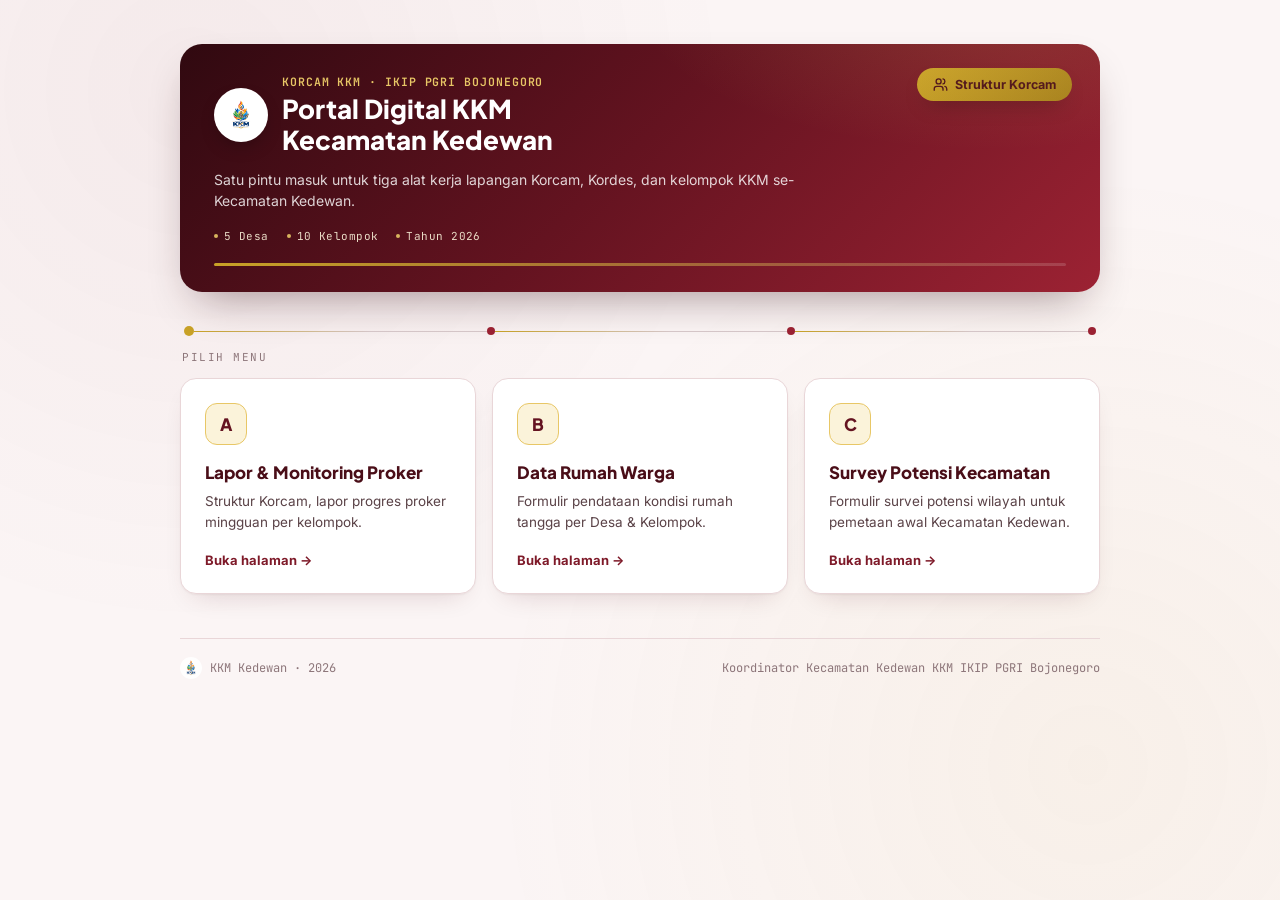
==== commit ed1e3e4b: "update deskripsi sedikit" ====
--- a/index.html
+++ b/index.html
@@ -11,41 +11,139 @@
   <style>
     /* ---- Hanya elemen yang benar-benar spesifik halaman ini ---- */
 
-    .wrap { position: relative; z-index: 1; max-width: 960px; margin: 0 auto; padding: 44px 20px 72px; }
-
-    .kop-brand { display: flex; align-items: center; gap: 14px; margin-bottom: 14px; }
+    .wrap {
+      position: relative;
+      z-index: 1;
+      max-width: 960px;
+      margin: 0 auto;
+      padding: 44px 20px 72px;
+    }
+
+    .kop-brand {
+      display: flex;
+      align-items: center;
+      gap: 14px;
+      margin-bottom: 14px;
+    }
+
     .kop-brand img {
-      width: 54px; height: 54px; border-radius: 50%; background: #fff; padding: 6px;
-      box-shadow: 0 8px 20px -8px rgba(0,0,0,.4); object-fit: contain; flex-shrink: 0;
-    }
-    .kop-title { max-width: 18ch; }
-    .kop-meta { display: flex; flex-wrap: wrap; gap: 8px 18px; margin-top: 18px; }
+      width: 54px;
+      height: 54px;
+      border-radius: 50%;
+      background: #fff;
+      padding: 6px;
+      box-shadow: 0 8px 20px -8px rgba(0, 0, 0, .4);
+      object-fit: contain;
+      flex-shrink: 0;
+    }
+
+    .kop-title {
+      max-width: 18ch;
+    }
+
+    .kop-meta {
+      display: flex;
+      flex-wrap: wrap;
+      gap: 8px 18px;
+      margin-top: 18px;
+    }
+
     .kop-meta span {
-      font-family: var(--font-mono); font-size: 11px; letter-spacing: .04em; color: var(--gold-100);
-      display: inline-flex; align-items: center; gap: 6px; opacity: .9;
-    }
-    .kop-meta span::before { content: ""; width: 4px; height: 4px; border-radius: 50%; background: var(--gold-300); }
-
-    .route { display: flex; align-items: center; gap: 0; margin: 34px 0 6px; padding: 0 4px; }
-    .route-node { width: 8px; height: 8px; border-radius: 50%; background: var(--maroon-600); flex-shrink: 0; }
-    .route-node.origin { width: 10px; height: 10px; background: var(--gold-500); }
-    .route-line { flex: 1; height: 1px; background: linear-gradient(90deg, var(--gold-500), var(--ink-200) 60%); }
-    .route-line:last-of-type { background: linear-gradient(90deg, var(--ink-200), var(--ink-200)); }
-    @media (max-width: 600px) { .route { display: none; } }
+      font-family: var(--font-mono);
+      font-size: 11px;
+      letter-spacing: .04em;
+      color: var(--gold-100);
+      display: inline-flex;
+      align-items: center;
+      gap: 6px;
+      opacity: .9;
+    }
+
+    .kop-meta span::before {
+      content: "";
+      width: 4px;
+      height: 4px;
+      border-radius: 50%;
+      background: var(--gold-300);
+    }
+
+    .route {
+      display: flex;
+      align-items: center;
+      gap: 0;
+      margin: 34px 0 6px;
+      padding: 0 4px;
+    }
+
+    .route-node {
+      width: 8px;
+      height: 8px;
+      border-radius: 50%;
+      background: var(--maroon-600);
+      flex-shrink: 0;
+    }
+
+    .route-node.origin {
+      width: 10px;
+      height: 10px;
+      background: var(--gold-500);
+    }
+
+    .route-line {
+      flex: 1;
+      height: 1px;
+      background: linear-gradient(90deg, var(--gold-500), var(--ink-200) 60%);
+    }
+
+    .route-line:last-of-type {
+      background: linear-gradient(90deg, var(--ink-200), var(--ink-200));
+    }
+
+    @media (max-width: 600px) {
+      .route {
+        display: none;
+      }
+    }
 
     .menu-label {
-      font-family: var(--font-mono); font-size: 11px; letter-spacing: .14em; text-transform: uppercase;
-      color: var(--ink-400); margin: 14px 2px 14px;
+      font-family: var(--font-mono);
+      font-size: 11px;
+      letter-spacing: .14em;
+      text-transform: uppercase;
+      color: var(--ink-400);
+      margin: 14px 2px 14px;
     }
 
     .foot {
-      margin-top: 44px; padding-top: 18px; border-top: 1px solid var(--border);
-      font-size: 12px; color: var(--ink-400);
-      display: flex; flex-wrap: wrap; gap: 8px 18px; justify-content: space-between; align-items: center;
-    }
-    .foot span { font-family: var(--font-mono); }
-    .foot img { width: 22px; height: 22px; border-radius: 50%; object-fit: contain; opacity: .85; }
-    .foot-brand { display: flex; align-items: center; gap: 8px; }
+      margin-top: 44px;
+      padding-top: 18px;
+      border-top: 1px solid var(--border);
+      font-size: 12px;
+      color: var(--ink-400);
+      display: flex;
+      flex-wrap: wrap;
+      gap: 8px 18px;
+      justify-content: space-between;
+      align-items: center;
+    }
+
+    .foot span {
+      font-family: var(--font-mono);
+    }
+
+    .foot img {
+      width: 22px;
+      height: 22px;
+      border-radius: 50%;
+      object-fit: contain;
+      opacity: .85;
+    }
+
+    .foot-brand {
+      display: flex;
+      align-items: center;
+      gap: 8px;
+    }
   </style>
 </head>
 
@@ -97,21 +195,22 @@
       <a class="menu-card" href="proker/index.html">
         <span class="menu-letter">A</span>
         <h3>Lapor &amp; Monitoring Proker</h3>
-        <p>Struktur Korcam, lapor progres proker mingguan per kelompok, dan dashboard pemantauan.</p>
+        <p>Struktur Korcam, lapor progres proker mingguan per kelompok.</p>
         <span class="menu-link">Buka halaman &rarr;</span>
       </a>
 
       <a class="menu-card" href="datawarga/index.html">
         <span class="menu-letter">B</span>
         <h3>Data Rumah Warga</h3>
-        <p>Formulir pendataan kondisi rumah tangga per Desa &amp; Kelompok, lengkap unggah foto dan dashboard admin.</p>
+        <p>Formulir pendataan kondisi rumah tangga per Desa &amp; Kelompok.</p>
         <span class="menu-link">Buka halaman &rarr;</span>
       </a>
 
       <a class="menu-card" href="survey/index.html">
         <span class="menu-letter">C</span>
         <h3>Survey Potensi Kecamatan</h3>
-        <p>Formulir survei potensi wilayah — ekonomi, sosial, dan infrastruktur — untuk pemetaan awal Kecamatan Kedewan.</p>
+        <p>Formulir survei potensi wilayah untuk pemetaan awal Kecamatan Kedewan.
+        </p>
         <span class="menu-link">Buka halaman &rarr;</span>
       </a>
 
@@ -127,4 +226,4 @@
   </div>
 </body>
 
-</html>
+</html>
